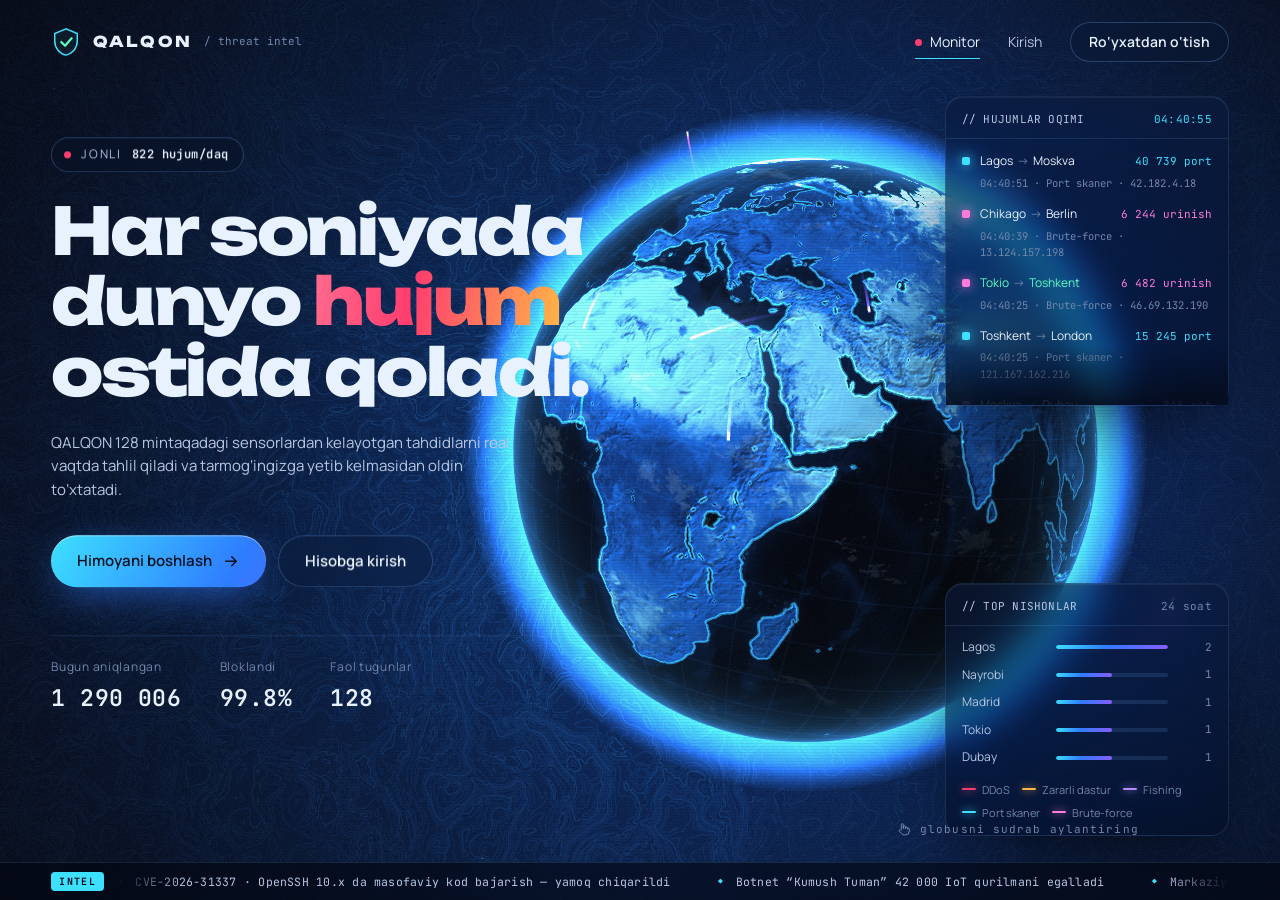
==== index.html @ 6426a10c "QALQON: realistik ko'k globus, jonli hujumlar xaritasi, yangi fon va ro'yxatdan o'tish animatsiyasi " ====
<!doctype html>
<html lang="uz">
<head>
  <meta charset="utf-8">
  <meta name="viewport" content="width=device-width, initial-scale=1, viewport-fit=cover">
  <title>QALQON — Kiber tahdidlar monitori</title>
  <meta name="description" content="Dunyo bo‘ylab kiberhujumlarni real vaqtda kuzating va tizimingizni himoya qiling.">
  <meta name="theme-color" content="#02060f">
  <link rel="icon" href="data:image/svg+xml,%3Csvg xmlns='http://www.w3.org/2000/svg' viewBox='0 0 32 32'%3E%3Cpath d='M16 2 4 7v8c0 7.5 5.1 13.4 12 15 6.9-1.6 12-7.5 12-15V7z' fill='%2302060f' stroke='%233de0ff' stroke-width='2'/%3E%3Cpath d='M11 16l4 4 7-8' fill='none' stroke='%235dffc0' stroke-width='2.4' stroke-linecap='round'/%3E%3C/svg%3E">
  <link rel="preconnect" href="https://fonts.googleapis.com">
  <link rel="preconnect" href="https://fonts.gstatic.com" crossorigin>
  <link href="https://fonts.googleapis.com/css2?family=Unbounded:wght@400;600;800&family=Manrope:wght@400;500;600;700&family=JetBrains+Mono:wght@400;600&display=swap" rel="stylesheet">
  <link rel="stylesheet" href="assets/css/style.css">
  <link rel="modulepreload" href="assets/vendor/three.module.min.js">
</head>
<body class="is-loading">

  <canvas id="scene" aria-label="Kiberhujumlar aks etgan aylanuvchi Yer globusi"></canvas>
  <div class="grain" aria-hidden="true"></div>
  <div class="scanlines" aria-hidden="true"></div>

  <!-- yuklanish ekrani -->
  <div class="loader" aria-hidden="true">
    <div class="loader__ring"><span></span><span></span><span></span></div>
    <div class="loader__txt" data-scramble>SUN'IY YO'LDOSHLAR ULANMOQDA</div>
    <div class="loader__bar"><i></i></div>
  </div>

  <header class="top">
    <a href="#" class="brand" data-route="home" aria-label="QALQON bosh sahifa">
      <svg viewBox="0 0 32 32" class="brand__mark" aria-hidden="true">
        <path d="M16 2 4 7v8c0 7.5 5.1 13.4 12 15 6.9-1.6 12-7.5 12-15V7z" />
        <path class="brand__tick" d="M11 16l4 4 7-8" />
      </svg>
      <span class="brand__name">QALQON</span>
      <span class="brand__tag">/ threat&nbsp;intel</span>
    </a>
    <nav class="top__nav">
      <a href="#" data-route="home" class="navlink is-active"><i class="live-dot"></i>Monitor</a>
      <a href="#login" class="navlink">Kirish</a>
      <a href="#register" class="btn btn--ghost btn--sm magnetic"><span>Ro‘yxatdan o‘tish</span></a>
    </nav>
  </header>

  <!-- ===================== BOSH SAHIFA ===================== -->
  <main class="view view--home" id="home">
    <section class="hero">
      <div class="chip reveal" style="--d:0">
        <i class="live-dot"></i>
        <span>JONLI</span>
        <b class="mono" id="rate">— hujum/daq</b>
      </div>

      <h1 class="hero__title">
        <span class="line reveal" style="--d:1"><span>Har soniyada</span></span>
        <span class="line reveal" style="--d:2"><span>dunyo <em class="glitch" data-text="hujum">hujum</em></span></span>
        <span class="line reveal" style="--d:3"><span>ostida qoladi.</span></span>
      </h1>

      <p class="hero__lead reveal" style="--d:4">
        QALQON 128 mintaqadagi sensorlardan kelayotgan tahdidlarni real vaqtda tahlil qiladi
        va tarmog‘ingizga yetib kelmasidan oldin to‘xtatadi.
      </p>

      <div class="hero__cta reveal" style="--d:5">
        <a href="#register" class="btn btn--primary magnetic">
          <span>Himoyani boshlash</span>
          <svg viewBox="0 0 24 24" aria-hidden="true"><path d="M5 12h14M13 6l6 6-6 6"/></svg>
        </a>
        <a href="#login" class="btn btn--ghost magnetic"><span>Hisobga kirish</span></a>
      </div>

      <dl class="stats reveal" style="--d:6">
        <div><dt>Bugun aniqlangan</dt><dd class="mono" id="statToday">0</dd></div>
        <div><dt>Bloklandi</dt><dd class="mono"><span id="statBlocked">99.2</span>%</dd></div>
        <div><dt>Faol tugunlar</dt><dd class="mono" id="statNodes">128</dd></div>
      </dl>
    </section>

    <!-- monitor panellari -->
    <aside class="hud hud--feed panel reveal" style="--d:5" aria-label="Hujumlar oqimi">
      <header class="panel__head">
        <span class="mono">// HUJUMLAR OQIMI</span>
        <span class="mono panel__clock" id="clock">00:00:00</span>
      </header>
      <ol class="feed" id="feed"></ol>
    </aside>

    <aside class="hud hud--targets panel reveal" style="--d:6" aria-label="Eng ko‘p nishonga olinganlar">
      <header class="panel__head"><span class="mono">// TOP NISHONLAR</span><span class="mono dim">24 soat</span></header>
      <ul class="bars" id="bars"></ul>
      <ul class="legend" id="legend"></ul>
    </aside>

    <div class="hint mono reveal" style="--d:7">
      <svg viewBox="0 0 24 24" aria-hidden="true"><path d="M8 13V5.5a1.5 1.5 0 0 1 3 0V12m0-1.5v-2a1.5 1.5 0 0 1 3 0V12m0-1v-.5a1.5 1.5 0 0 1 3 0V13m0-1a1.5 1.5 0 0 1 3 0v3a6 6 0 0 1-6 6h-1.2a6 6 0 0 1-4.6-2.2L5 15.5a1.5 1.5 0 0 1 2.3-1.9L8 14.5"/></svg>
      globusni sudrab aylantiring
    </div>

    <!-- zarba yorlig'i -->
    <div class="impact-tag mono" id="impactTag"></div>
  </main>

  <!-- ===================== AUTH ===================== -->
  <section class="view view--auth" id="auth" aria-label="Kirish va ro‘yxatdan o‘tish">
    <div class="auth" id="authCard" data-mode="register">
      <i class="auth__scan" aria-hidden="true"></i>
      <span class="corner tl"></span><span class="corner tr"></span><span class="corner bl"></span><span class="corner br"></span>

      <!-- mobil uchun tablar -->
      <div class="auth__tabs" role="tablist">
        <button type="button" role="tab" data-switch="login">Kirish</button>
        <button type="button" role="tab" data-switch="register">Ro‘yxatdan o‘tish</button>
        <i class="auth__tabs-ind"></i>
      </div>

      <!-- KIRISH -->
      <form class="pane pane--login" id="loginForm" novalidate autocomplete="on">
        <div class="pane__inner">
          <p class="eyebrow mono">// 01 — AUTENTIFIKATSIYA</p>
          <h2 class="pane__title" data-scramble>Qaytganingiz bilan</h2>
          <p class="pane__sub">Monitoringiz sizni kutmoqda.</p>

          <div class="social">
            <button type="button" class="social__btn"><svg viewBox="0 0 24 24" aria-hidden="true"><path fill="#EA4335" d="M12 10.2v3.9h5.5c-.2 1.3-1.6 3.8-5.5 3.8-3.3 0-6-2.7-6-6.1s2.7-6.1 6-6.1c1.9 0 3.1.8 3.8 1.5l2.6-2.5C16.8 3.2 14.6 2.2 12 2.2 6.6 2.2 2.2 6.6 2.2 12s4.4 9.8 9.8 9.8c5.7 0 9.4-4 9.4-9.6 0-.6-.1-1.1-.2-1.6H12z"/></svg>Google</button>
            <button type="button" class="social__btn"><svg viewBox="0 0 24 24" aria-hidden="true"><path fill="currentColor" d="M12 .5a11.5 11.5 0 0 0-3.6 22.4c.6.1.8-.3.8-.6v-2c-3.2.7-3.9-1.5-3.9-1.5-.5-1.3-1.3-1.7-1.3-1.7-1-.7.1-.7.1-.7 1.2.1 1.8 1.2 1.8 1.2 1 1.8 2.8 1.3 3.5 1 .1-.8.4-1.3.7-1.6-2.6-.3-5.3-1.3-5.3-5.7 0-1.3.5-2.3 1.2-3.1-.1-.3-.5-1.5.1-3.1 0 0 1-.3 3.2 1.2a11 11 0 0 1 5.8 0c2.2-1.5 3.2-1.2 3.2-1.2.6 1.6.2 2.8.1 3.1.8.8 1.2 1.9 1.2 3.1 0 4.4-2.7 5.4-5.3 5.7.4.4.8 1.1.8 2.2v3.2c0 .3.2.7.8.6A11.5 11.5 0 0 0 12 .5z"/></svg>GitHub</button>
          </div>
          <div class="divider mono"><span>yoki email orqali</span></div>

          <label class="field">
            <input type="email" name="email" required placeholder=" " autocomplete="email">
            <span class="field__label">Email manzil</span>
            <i class="field__line"></i>
            <small class="field__err"></small>
          </label>
          <label class="field">
            <input type="password" name="password" required minlength="8" placeholder=" " autocomplete="current-password">
            <span class="field__label">Parol</span>
            <button type="button" class="field__eye" aria-label="Parolni ko‘rsatish"><svg viewBox="0 0 24 24"><path d="M2 12s3.6-7 10-7 10 7 10 7-3.6 7-10 7S2 12 2 12z"/><circle cx="12" cy="12" r="3"/></svg></button>
            <i class="field__line"></i>
            <small class="field__err"></small>
          </label>

          <div class="row">
            <label class="check"><input type="checkbox" checked><i></i>Eslab qolish</label>
            <a href="#login" class="link">Parolni unutdingizmi?</a>
          </div>

          <button class="btn btn--primary btn--block submit" type="submit">
            <span class="submit__txt">Tizimga kirish</span>
            <span class="submit__spin" aria-hidden="true"></span>
          </button>
        </div>
      </form>

      <!-- RO'YXATDAN O'TISH -->
      <form class="pane pane--register" id="registerForm" novalidate autocomplete="on">
        <div class="pane__inner">
          <p class="eyebrow mono">// 02 — YANGI TUGUN</p>
          <h2 class="pane__title" data-scramble>Qalqonga qo‘shiling</h2>
          <p class="pane__sub">60 soniyada tarmog‘ingizni himoyaga oling.</p>

          <label class="field">
            <input type="text" name="name" required placeholder=" " autocomplete="name">
            <span class="field__label">To‘liq ism</span>
            <i class="field__line"></i>
            <small class="field__err"></small>
          </label>
          <label class="field">
            <input type="email" name="email" required placeholder=" " autocomplete="email">
            <span class="field__label">Email manzil</span>
            <i class="field__line"></i>
            <small class="field__err"></small>
          </label>
          <label class="field">
            <input type="password" name="password" required minlength="8" placeholder=" " autocomplete="new-password">
            <span class="field__label">Parol</span>
            <button type="button" class="field__eye" aria-label="Parolni ko‘rsatish"><svg viewBox="0 0 24 24"><path d="M2 12s3.6-7 10-7 10 7 10 7-3.6 7-10 7S2 12 2 12z"/><circle cx="12" cy="12" r="3"/></svg></button>
            <i class="field__line"></i>
            <small class="field__err"></small>
          </label>
          <div class="strength" id="strength" data-score="0">
            <i></i><i></i><i></i><i></i>
            <span class="mono strength__lbl">Parol kuchi: —</span>
          </div>

          <label class="check check--terms"><input type="checkbox" name="terms"><i></i><span>Men <a href="#register" class="link">foydalanish shartlari</a>ga roziman</span></label>

          <button class="btn btn--primary btn--block submit" type="submit">
            <span class="submit__txt">Hisob yaratish</span>
            <span class="submit__spin" aria-hidden="true"></span>
          </button>
        </div>
      </form>

      <!-- sirpanuvchi panel -->
      <div class="slider" aria-hidden="true">
        <div class="slider__track">
          <div class="slider__side slider__side--toLogin">
            <div class="radar"><i></i><i></i><i></i><b></b></div>
            <h3>Hisobingiz bormi?</h3>
            <p>Monitor paneliga qayting va hujumlarni kuzatishda davom eting.</p>
            <button type="button" class="btn btn--glass" data-switch="login" tabindex="-1">Kirish</button>
          </div>
          <div class="slider__side slider__side--toRegister">
            <div class="radar"><i></i><i></i><i></i><b></b></div>
            <h3>Yangi bu yerdami?</h3>
            <p>Bepul hisob oching — birinchi tugun 14 kun davomida bepul himoyada.</p>
            <button type="button" class="btn btn--glass" data-switch="register" tabindex="-1">Ro‘yxatdan o‘tish</button>
          </div>
        </div>
      </div>

      <!-- muvaffaqiyat ekrani -->
      <div class="done" id="done" aria-live="polite">
        <div class="done__orb">
          <svg viewBox="0 0 120 120">
            <circle class="o1" cx="60" cy="60" r="54"/>
            <circle class="o2" cx="60" cy="60" r="44"/>
            <circle class="o3" cx="60" cy="60" r="34"/>
            <path class="tick" d="M42 61l12 12 25-27"/>
          </svg>
        </div>
        <ol class="term mono" id="term"></ol>
        <h2 class="done__title" id="doneTitle"></h2>
        <p class="done__sub" id="doneSub"></p>
        <a href="#" data-route="home" class="btn btn--primary done__btn magnetic"><span>Monitorni ochish</span>
          <svg viewBox="0 0 24 24" aria-hidden="true"><path d="M5 12h14M13 6l6 6-6 6"/></svg></a>
      </div>
    </div>
  </section>

  <footer class="ticker mono" aria-label="Tahdidlar yangiliklari">
    <span class="ticker__label">INTEL</span>
    <div class="ticker__viewport"><div class="ticker__track" id="ticker"></div></div>
  </footer>

  <script type="module" src="assets/js/main.js"></script>
</body>
</html>
---- assets/css/style.css ----
/* =========================================================
   QALQON — dizayn tizimi
   ========================================================= */
:root {
  --bg: #02060f;
  --ink: #e8f2ff;
  --ink-2: #b7c8e4;
  --muted: #7187ab;
  --line: rgba(120, 180, 255, .14);
  --line-2: rgba(120, 180, 255, .26);
  --glass: rgba(8, 18, 40, .52);
  --glass-2: rgba(10, 24, 54, .72);
  --cyan: #3de0ff;
  --blue: #2f7bff;
  --mint: #5dffc0;
  --red: #ff3d6e;
  --amber: #ffb547;
  --violet: #b48cff;
  --grad: linear-gradient(120deg, #3de0ff 0%, #2f7bff 45%, #8a5cff 100%);
  --f-display: 'Unbounded', 'Manrope', system-ui, sans-serif;
  --f-body: 'Manrope', system-ui, -apple-system, 'Segoe UI', sans-serif;
  --f-mono: 'JetBrains Mono', ui-monospace, 'SFMono-Regular', Menlo, monospace;
  --ease: cubic-bezier(.22, 1, .36, 1);
  --ease-io: cubic-bezier(.77, 0, .18, 1);
  --gutter: clamp(16px, 4vw, 56px);
  color-scheme: dark;
}

*, *::before, *::after { box-sizing: border-box; }
html, body { height: 100%; }
body {
  margin: 0;
  background: var(--bg);
  color: var(--ink);
  font-family: var(--f-body);
  font-size: 16px;
  line-height: 1.55;
  -webkit-font-smoothing: antialiased;
  overflow: hidden;
}
a { color: inherit; text-decoration: none; }
button { font: inherit; color: inherit; background: none; border: 0; cursor: pointer; }
.mono { font-family: var(--f-mono); letter-spacing: .02em; }
.dim { color: var(--muted); }
::selection { background: rgba(61, 224, 255, .35); }

/* ---------- qatlamlar ---------- */
#scene {
  position: fixed; inset: 0; width: 100vw; height: 100vh; height: 100dvh;
  display: block; z-index: 0; touch-action: pan-y;
}
body.over-globe #scene { cursor: grab; }
body.is-dragging, body.is-dragging #scene { cursor: grabbing; user-select: none; }

.grain {
  position: fixed; inset: -50%; z-index: 1; pointer-events: none; opacity: .07;
  background-image: url("data:image/svg+xml,%3Csvg xmlns='http://www.w3.org/2000/svg' width='160' height='160'%3E%3Cfilter id='n'%3E%3CfeTurbulence type='fractalNoise' baseFrequency='.9' numOctaves='3' stitchTiles='stitch'/%3E%3C/filter%3E%3Crect width='100%25' height='100%25' filter='url(%23n)'/%3E%3C/svg%3E");
  animation: grain 1.2s steps(6) infinite;
}
@keyframes grain {
  0%, 100% { transform: translate(0, 0); } 20% { transform: translate(-3%, 2%); }
  40% { transform: translate(2%, -3%); } 60% { transform: translate(-2%, -1%); } 80% { transform: translate(3%, 3%); }
}
.scanlines {
  position: fixed; inset: 0; z-index: 1; pointer-events: none; opacity: .35;
  background: repeating-linear-gradient(to bottom, transparent 0 2px, rgba(0, 0, 0, .18) 2px 3px);
  mix-blend-mode: multiply;
}

/* ---------- yuklanish ---------- */
.loader {
  position: fixed; inset: 0; z-index: 50; display: grid; place-content: center; justify-items: center; gap: 22px;
  background: radial-gradient(60% 60% at 50% 50%, #061433 0%, var(--bg) 70%);
  transition: opacity .9s var(--ease), visibility .9s;
}
body:not(.is-loading) .loader { opacity: 0; visibility: hidden; }
.loader__ring { position: relative; width: 84px; height: 84px; }
.loader__ring span {
  position: absolute; inset: 0; border-radius: 50%; border: 1.5px solid transparent;
  border-top-color: var(--cyan); animation: spin 1.4s linear infinite;
}
.loader__ring span:nth-child(2) { inset: 12px; border-top-color: var(--blue); animation-duration: 1.1s; animation-direction: reverse; }
.loader__ring span:nth-child(3) { inset: 24px; border-top-color: var(--mint); animation-duration: .8s; }
.loader__txt { font-family: var(--f-mono); font-size: 12px; letter-spacing: .3em; color: var(--ink-2); }
.loader__bar { width: 200px; height: 2px; background: var(--line); overflow: hidden; border-radius: 2px; }
.loader__bar i { display: block; height: 100%; width: 40%; background: var(--grad); animation: bar 1.3s var(--ease-io) infinite; }
@keyframes bar { from { transform: translateX(-100%); } to { transform: translateX(260%); } }
@keyframes spin { to { transform: rotate(360deg); } }

/* ---------- header ---------- */
.top {
  position: fixed; top: 0; left: 0; right: 0; z-index: 20;
  display: flex; align-items: center; justify-content: space-between;
  padding: 22px var(--gutter);
}
.brand { display: flex; align-items: center; gap: 12px; }
.brand__mark { width: 30px; height: 30px; }
.brand__mark path:first-child { fill: rgba(61, 224, 255, .06); stroke: var(--cyan); stroke-width: 1.6; }
.brand__tick { fill: none; stroke: var(--mint); stroke-width: 2.4; stroke-linecap: round; stroke-linejoin: round;
  stroke-dasharray: 20; stroke-dashoffset: 20; animation: draw 1.2s 1.4s var(--ease) forwards; }
@keyframes draw { to { stroke-dashoffset: 0; } }
.brand__name { font-family: var(--f-display); font-weight: 800; letter-spacing: .14em; font-size: 15px; }
.brand__tag { font-family: var(--f-mono); font-size: 11px; color: var(--muted); }
.top__nav { display: flex; align-items: center; gap: 28px; }
.navlink { position: relative; font-size: 14px; color: var(--ink-2); display: inline-flex; align-items: center; gap: 8px; transition: color .3s; }
.navlink::after { content: ''; position: absolute; left: 0; right: 0; bottom: -6px; height: 1px; background: var(--cyan);
  transform: scaleX(0); transform-origin: right; transition: transform .45s var(--ease); }
.navlink:hover, .navlink.is-active { color: var(--ink); }
.navlink:hover::after, .navlink.is-active::after { transform: scaleX(1); transform-origin: left; }

.live-dot { width: 7px; height: 7px; border-radius: 50%; background: var(--red); box-shadow: 0 0 0 0 rgba(255, 61, 110, .6);
  animation: live 1.6s infinite; display: inline-block; flex: none; }
@keyframes live { 0% { box-shadow: 0 0 0 0 rgba(255, 61, 110, .6); } 100% { box-shadow: 0 0 0 10px rgba(255, 61, 110, 0); } }

/* ---------- tugmalar ---------- */
.btn {
  --h: 52px;
  position: relative; display: inline-flex; align-items: center; justify-content: center; gap: 10px;
  height: var(--h); padding: 0 26px; border-radius: 999px; font-weight: 600; font-size: 15px;
  isolation: isolate; overflow: hidden; white-space: nowrap;
  transition: transform .4s var(--ease), box-shadow .4s var(--ease), background .3s, border-color .3s;
}
.btn svg { width: 18px; height: 18px; fill: none; stroke: currentColor; stroke-width: 2; stroke-linecap: round; stroke-linejoin: round;
  transition: transform .4s var(--ease); }
.btn:hover svg { transform: translateX(4px); }
.btn--sm { --h: 40px; padding: 0 18px; font-size: 14px; }
.btn--block { width: 100%; }
.btn--primary { color: #00111f; background: var(--grad); background-size: 200% 100%;
  box-shadow: 0 10px 40px -10px rgba(47, 123, 255, .8), inset 0 1px 0 rgba(255, 255, 255, .5); }
.btn--primary::before { content: ''; position: absolute; inset: 0; z-index: -1;
  background: linear-gradient(110deg, transparent 30%, rgba(255, 255, 255, .55) 50%, transparent 70%);
  transform: translateX(-120%); transition: transform .9s var(--ease); }
.btn--primary:hover::before { transform: translateX(120%); }
.btn--primary:hover { box-shadow: 0 16px 50px -10px rgba(61, 224, 255, .9), inset 0 1px 0 rgba(255, 255, 255, .6); }
.btn--ghost { border: 1px solid var(--line-2); background: rgba(10, 24, 54, .35); backdrop-filter: blur(10px); -webkit-backdrop-filter: blur(10px); }
.btn--ghost:hover { border-color: rgba(61, 224, 255, .6); background: rgba(61, 224, 255, .08); }
.btn--glass { border: 1px solid rgba(255, 255, 255, .5); background: rgba(255, 255, 255, .08); color: #fff; }
.btn--glass:hover { background: #fff; color: #08142e; }
.btn:active { transform: scale(.97); }
:focus-visible { outline: 2px solid var(--cyan); outline-offset: 3px; }

/* ---------- ko'rinishlar ---------- */
.view { position: fixed; inset: 0; z-index: 5; pointer-events: none; }
.view > * { pointer-events: auto; }

/* reveal animatsiyasi */
.reveal { opacity: 0; transform: translateY(26px); filter: blur(8px);
  transition: opacity 1s var(--ease), transform 1.1s var(--ease), filter 1s var(--ease);
  transition-delay: calc(var(--d, 0) * 90ms + 150ms); }
body.is-ready.mode-home .view--home .reveal { opacity: 1; transform: none; filter: none; }
body.mode-auth .view--home .reveal { transition-delay: calc(var(--d, 0) * 30ms); transform: translateX(-40px); }

/* ---------- hero ---------- */
.hero {
  position: absolute; left: var(--gutter); top: 50%; transform: translateY(-54%);
  width: min(600px, 46vw);
}
.chip { display: inline-flex; align-items: center; gap: 10px; padding: 7px 14px 7px 12px; border-radius: 999px;
  border: 1px solid var(--line-2); background: var(--glass); backdrop-filter: blur(12px); -webkit-backdrop-filter: blur(12px);
  font-size: 12px; letter-spacing: .14em; color: var(--ink-2); }
.chip b { font-weight: 600; color: var(--ink); letter-spacing: .04em; font-size: 12px; }
.hero__title {
  font-family: var(--f-display); font-weight: 800; text-transform: none;
  font-size: clamp(36px, 5.1vw, 78px); line-height: 1.02; letter-spacing: -.035em;
  margin: 26px 0 22px;
}
.hero__title .line { display: block; overflow: hidden; padding-bottom: .06em; }
.hero__title .line > span { display: inline-block; }
.hero__title em { font-style: normal; background: linear-gradient(100deg, #ff6b8e, #ff3d6e 40%, #ffb547);
  -webkit-background-clip: text; background-clip: text; color: transparent; position: relative; }
.hero__lead { color: var(--ink-2); font-size: clamp(15px, 1.15vw, 18px); max-width: 470px; margin: 0 0 34px; }
.hero__cta { display: flex; gap: 12px; flex-wrap: wrap; }

/* glitch */
.glitch { display: inline-block; }
.glitch::before, .glitch::after { content: attr(data-text); position: absolute; inset: 0; background: inherit;
  -webkit-background-clip: text; background-clip: text; color: transparent; opacity: 0; }
.glitch::before { animation: gl1 4s infinite steps(1); text-shadow: none; }
.glitch::after { animation: gl2 4s infinite steps(1); }
@keyframes gl1 { 0%, 92%, 100% { opacity: 0; transform: none; } 93% { opacity: 1; transform: translate(-4px, 1px); clip-path: inset(10% 0 55% 0); }
  95% { opacity: 1; transform: translate(3px, -1px); clip-path: inset(60% 0 8% 0); } 97% { opacity: 0; } }
@keyframes gl2 { 0%, 93%, 100% { opacity: 0; } 94% { opacity: .9; transform: translate(5px, 0); clip-path: inset(40% 0 30% 0); filter: hue-rotate(160deg); }
  96% { opacity: .9; transform: translate(-3px, 2px); clip-path: inset(0 0 75% 0); } }

.stats { display: flex; gap: clamp(20px, 3vw, 44px); margin: 48px 0 0; padding-top: 22px; border-top: 1px solid var(--line); }
.stats div { min-width: 0; }
.stats dt { font-size: 12px; color: var(--muted); letter-spacing: .06em; margin-bottom: 4px; }
.stats dd { margin: 0; font-size: clamp(20px, 1.8vw, 28px); font-weight: 600; font-variant-numeric: tabular-nums; }

/* ---------- panellar (HUD) ---------- */
.panel {
  border: 1px solid var(--line); border-radius: 18px;
  background: linear-gradient(180deg, rgba(12, 26, 56, .62), rgba(5, 12, 28, .55));
  backdrop-filter: blur(16px) saturate(140%); -webkit-backdrop-filter: blur(16px) saturate(140%);
  box-shadow: 0 30px 80px -30px rgba(0, 0, 0, .8), inset 0 1px 0 rgba(255, 255, 255, .06);
}
.panel__head { display: flex; justify-content: space-between; align-items: center; padding: 14px 16px 10px;
  font-size: 11px; color: var(--ink-2); letter-spacing: .14em; border-bottom: 1px solid var(--line); }
.panel__clock { color: var(--cyan); }
.hud { position: absolute; width: 284px; }
.hud--feed { right: var(--gutter); top: 96px; }
.hud--targets { right: var(--gutter); bottom: 64px; }

.feed { list-style: none; margin: 0; padding: 6px 0; height: 266px; overflow: hidden; position: relative; }
.feed::after { content: ''; position: absolute; left: 0; right: 0; bottom: 0; height: 60px;
  background: linear-gradient(transparent, rgba(5, 12, 28, .9)); pointer-events: none; }
.feed li { display: grid; grid-template-columns: 8px 1fr auto; gap: 4px 10px; align-items: center;
  padding: 7px 16px; font-size: 12px; animation: feedIn .7s var(--ease) both; }
.feed li .sw { width: 8px; height: 8px; border-radius: 2px; background: var(--c); box-shadow: 0 0 12px var(--c); }
.feed li .route { color: var(--ink); white-space: nowrap; overflow: hidden; text-overflow: ellipsis; }
.feed li .route b { color: var(--muted); font-weight: 400; margin: 0 4px; }
.feed li .val { font-family: var(--f-mono); color: var(--c); font-size: 11px; }
.feed li .meta { grid-column: 2 / 4; font-family: var(--f-mono); font-size: 10.5px; color: var(--muted); }
.feed li.is-home .route { color: var(--mint); }
@keyframes feedIn { from { opacity: 0; transform: translateX(24px); background: rgba(61, 224, 255, .12); }
  to { opacity: 1; transform: none; background: transparent; } }

.bars { list-style: none; margin: 0; padding: 12px 16px 6px; display: grid; gap: 9px; }
.bars li { display: grid; grid-template-columns: 84px 1fr 34px; align-items: center; gap: 10px; font-size: 12px; }
.bars .n { color: var(--ink-2); white-space: nowrap; overflow: hidden; text-overflow: ellipsis; }
.bars .b { height: 4px; border-radius: 4px; background: var(--line); overflow: hidden; }
.bars .b i { display: block; height: 100%; border-radius: 4px; background: var(--grad); transition: width .8s var(--ease); }
.bars .v { font-family: var(--f-mono); font-size: 11px; text-align: right; color: var(--muted); }
.legend { list-style: none; margin: 0; padding: 8px 16px 14px; display: flex; flex-wrap: wrap; gap: 6px 12px; font-size: 11px; color: var(--muted); }
.legend li { display: inline-flex; align-items: center; gap: 6px; }
.legend i { width: 14px; height: 2px; background: var(--c); box-shadow: 0 0 8px var(--c); border-radius: 2px; }

.hint { position: absolute; left: 50%; bottom: 62px; transform: translateX(-50%); display: none; }
@media (min-width: 900px) {
  .hint { display: inline-flex; align-items: center; gap: 8px; left: 70%; font-size: 11px; color: var(--muted); letter-spacing: .1em; }
  .hint svg { width: 16px; height: 16px; fill: none; stroke: currentColor; stroke-width: 1.5; animation: nudge 2.4s var(--ease-io) infinite; }
}
@keyframes nudge { 0%, 100% { transform: translateX(-4px); } 50% { transform: translateX(4px); } }

/* zarba yorlig'i */
.impact-tag {
  position: fixed; left: 0; top: 0; z-index: 6; pointer-events: none; opacity: 0;
  font-size: 11px; padding: 6px 10px; border-radius: 8px; white-space: nowrap;
  background: rgba(5, 12, 28, .8); border: 1px solid var(--c, var(--cyan)); color: var(--ink);
  box-shadow: 0 0 24px -6px var(--c, var(--cyan));
  transition: opacity .35s;
}
.impact-tag::before { content: ''; position: absolute; left: -26px; top: 50%; width: 26px; height: 1px; background: var(--c, var(--cyan)); }
.impact-tag.is-on { opacity: 1; }
.impact-tag b { color: var(--c); font-weight: 600; }
body.mode-auth .impact-tag { opacity: 0 !important; }

/* ---------- ticker ---------- */
.ticker {
  position: fixed; left: 0; right: 0; bottom: 0; z-index: 10; height: 38px;
  display: flex; align-items: center; gap: 14px; padding: 0 var(--gutter);
  border-top: 1px solid var(--line); background: rgba(2, 6, 15, .6); backdrop-filter: blur(10px); -webkit-backdrop-filter: blur(10px);
  font-size: 11.5px; color: var(--ink-2);
}
.ticker__label { color: var(--bg); background: var(--cyan); padding: 2px 8px; border-radius: 4px; font-weight: 600; letter-spacing: .14em; font-size: 10px; flex: none; }
.ticker__viewport { overflow: hidden; flex: 1; mask-image: linear-gradient(90deg, transparent, #000 6%, #000 94%, transparent); -webkit-mask-image: linear-gradient(90deg, transparent, #000 6%, #000 94%, transparent); }
.ticker__track { display: inline-flex; gap: 48px; white-space: nowrap; animation: tick 60s linear infinite; }
.ticker__track span::before { content: '◆'; color: var(--cyan); margin-right: 12px; font-size: 8px; vertical-align: 2px; }
@keyframes tick { to { transform: translateX(-50%); } }

/* =========================================================
   AUTH
   ========================================================= */
.view--auth { display: grid; align-items: center; justify-items: end; padding: 90px var(--gutter) 60px; }
.auth {
  --w: min(880px, 54vw);
  position: relative; width: var(--w); height: 600px; max-height: calc(100dvh - 140px);
  border-radius: 26px; border: 1px solid var(--line-2);
  background: linear-gradient(180deg, rgba(10, 22, 50, .78), rgba(4, 10, 26, .82));
  backdrop-filter: blur(22px) saturate(150%); -webkit-backdrop-filter: blur(22px) saturate(150%);
  box-shadow: 0 50px 120px -40px rgba(0, 0, 0, .9), 0 0 0 1px rgba(255, 255, 255, .02), inset 0 1px 0 rgba(255, 255, 255, .08);
  overflow: hidden;
  /* kirish animatsiyasi */
  clip-path: inset(50% 0 50% 0 round 26px); opacity: 0;
  transition: clip-path 1s var(--ease-io), opacity .4s;
}
body.mode-auth .auth { clip-path: inset(0 0 0 0 round 26px); opacity: 1; transition-delay: .25s; }
.auth__scan { position: absolute; left: 0; right: 0; top: 50%; height: 2px; z-index: 30; pointer-events: none;
  background: linear-gradient(90deg, transparent, var(--cyan), #fff, var(--cyan), transparent);
  box-shadow: 0 0 30px 6px rgba(61, 224, 255, .6); opacity: 0; }
body.mode-auth .auth__scan { animation: scanY 1.3s .25s var(--ease-io) both; }
@keyframes scanY { 0% { opacity: 1; top: 50%; transform: scaleX(.2); } 30% { transform: scaleX(1); top: 50%; opacity: 1; }
  100% { top: 102%; opacity: 0; } }

.corner { position: absolute; width: 16px; height: 16px; border: 1.5px solid var(--cyan); z-index: 25; opacity: .8; pointer-events: none; }
.corner.tl { top: 12px; left: 12px; border-right: 0; border-bottom: 0; border-top-left-radius: 6px; }
.corner.tr { top: 12px; right: 12px; border-left: 0; border-bottom: 0; border-top-right-radius: 6px; }
.corner.bl { bottom: 12px; left: 12px; border-right: 0; border-top: 0; border-bottom-left-radius: 6px; }
.corner.br { bottom: 12px; right: 12px; border-left: 0; border-top: 0; border-bottom-right-radius: 6px; }

.pane { position: absolute; top: 0; bottom: 0; width: 50%; display: flex; align-items: center; overflow-y: auto; scrollbar-width: none; }
.pane::-webkit-scrollbar { display: none; }
.pane--login { left: 0; }
.pane--register { right: 0; }
.pane__inner { width: 100%; padding: 40px clamp(26px, 3.2vw, 48px); }
.pane > .pane__inner > * { transition: opacity .55s var(--ease), transform .7s var(--ease), filter .55s;
  transition-delay: calc(var(--i, 0) * 45ms + 280ms); }
.auth[data-mode="register"] .pane--login > .pane__inner > *,
.auth[data-mode="login"] .pane--register > .pane__inner > * { opacity: 0; filter: blur(6px); transition-delay: 0s; }
.auth[data-mode="register"] .pane--login > .pane__inner > * { transform: translateX(60px); }
.auth[data-mode="login"] .pane--register > .pane__inner > * { transform: translateX(-60px); }
.auth[data-mode="register"] .pane--login, .auth[data-mode="login"] .pane--register { pointer-events: none; }
body:not(.mode-auth) .pane > .pane__inner > * { opacity: 0; transform: translateY(20px); transition-delay: 0s; }

.eyebrow { font-size: 11px; color: var(--cyan); letter-spacing: .16em; margin: 0 0 12px; }
.pane__title { font-family: var(--f-display); font-weight: 600; font-size: clamp(22px, 2vw, 30px); line-height: 1.1; letter-spacing: -.02em; margin: 0 0 8px; }
.pane__sub { color: var(--muted); margin: 0 0 24px; font-size: 14.5px; }

.social { display: grid; grid-template-columns: 1fr 1fr; gap: 10px; }
.social__btn { display: flex; align-items: center; justify-content: center; gap: 8px; height: 44px; border-radius: 12px;
  border: 1px solid var(--line-2); background: rgba(255, 255, 255, .02); font-size: 14px; font-weight: 600;
  transition: border-color .3s, background .3s, transform .3s var(--ease); }
.social__btn svg { width: 18px; height: 18px; }
.social__btn:hover { border-color: rgba(61, 224, 255, .5); background: rgba(61, 224, 255, .06); transform: translateY(-2px); }
.divider { display: flex; align-items: center; gap: 12px; font-size: 11px; color: var(--muted); margin: 18px 0 6px; letter-spacing: .08em; }
.divider::before, .divider::after { content: ''; height: 1px; flex: 1; background: var(--line); }

/* maydonlar */
.field { position: relative; display: block; margin-top: 14px; }
.field input {
  width: 100%; height: 54px; padding: 20px 44px 6px 16px; border-radius: 12px;
  background: rgba(3, 10, 26, .6); border: 1px solid var(--line-2); color: var(--ink);
  font: 500 15px var(--f-body); outline: none; transition: border-color .3s, background .3s, box-shadow .3s;
}
.field input:hover { border-color: rgba(120, 180, 255, .4); }
.field input:focus { border-color: rgba(61, 224, 255, .7); background: rgba(6, 18, 42, .8); box-shadow: 0 0 0 4px rgba(61, 224, 255, .1); }
.field__label { position: absolute; left: 17px; top: 17px; font-size: 15px; color: var(--muted); pointer-events: none;
  transform-origin: left top; transition: transform .35s var(--ease), color .3s; }
.field input:focus + .field__label,
.field input:not(:placeholder-shown) + .field__label { transform: translateY(-9px) scale(.74); color: var(--cyan); }
.field__line { position: absolute; left: 14px; right: 14px; bottom: 0; height: 2px; border-radius: 2px; background: var(--grad);
  transform: scaleX(0); transition: transform .6s var(--ease); pointer-events: none; }
.field input:focus ~ .field__line { transform: scaleX(1); }
.field__eye { position: absolute; right: 8px; top: 9px; width: 36px; height: 36px; display: grid; place-items: center; border-radius: 10px; color: var(--muted); }
.field__eye svg { width: 18px; height: 18px; fill: none; stroke: currentColor; stroke-width: 1.6; }
.field__eye:hover, .field__eye.is-on { color: var(--cyan); }
.field__eye.is-on svg path { stroke-dasharray: 2 2; }
.field__err { display: block; height: 0; overflow: hidden; color: var(--red); font-size: 12px; padding-left: 4px; transition: height .3s var(--ease); }
.field.is-error input { border-color: rgba(255, 61, 110, .7); box-shadow: 0 0 0 4px rgba(255, 61, 110, .1); }
.field.is-error .field__label { color: var(--red); }
.field.is-error .field__err { height: 20px; padding-top: 4px; }
.field.is-ok input { border-color: rgba(93, 255, 192, .45); }
.shake { animation: shake .45s var(--ease); }
@keyframes shake { 20%, 60% { transform: translateX(-7px); } 40%, 80% { transform: translateX(7px); } }

.strength { display: grid; grid-template-columns: repeat(4, 1fr) auto; align-items: center; gap: 6px; margin-top: 10px; }
.strength i { height: 4px; border-radius: 4px; background: var(--line); transition: background .4s, box-shadow .4s; }
.strength__lbl { font-size: 11px; color: var(--muted); margin-left: 8px; min-width: 120px; text-align: right; }
.strength[data-score="1"] i:nth-child(-n+1) { background: var(--red); box-shadow: 0 0 10px var(--red); }
.strength[data-score="2"] i:nth-child(-n+2) { background: var(--amber); box-shadow: 0 0 10px var(--amber); }
.strength[data-score="3"] i:nth-child(-n+3) { background: var(--cyan); box-shadow: 0 0 10px var(--cyan); }
.strength[data-score="4"] i:nth-child(-n+4) { background: var(--mint); box-shadow: 0 0 10px var(--mint); }

.row { display: flex; justify-content: space-between; align-items: center; margin: 16px 0 20px; font-size: 13.5px; }
.link { color: var(--cyan); background: linear-gradient(currentColor, currentColor) 0 100% / 0 1px no-repeat; transition: background-size .4s var(--ease); }
.link:hover { background-size: 100% 1px; }
.check { display: inline-flex; align-items: center; gap: 10px; cursor: pointer; color: var(--ink-2); font-size: 13.5px; }
.check input { position: absolute; opacity: 0; pointer-events: none; }
.check i { width: 18px; height: 18px; border-radius: 6px; border: 1px solid var(--line-2); position: relative; flex: none; transition: background .3s, border-color .3s; }
.check i::after { content: ''; position: absolute; left: 5px; top: 2px; width: 5px; height: 9px; border: solid #00111f; border-width: 0 2px 2px 0;
  transform: rotate(45deg) scale(0); transition: transform .3s var(--ease); }
.check input:checked + i { background: var(--cyan); border-color: var(--cyan); }
.check input:checked + i::after { transform: rotate(45deg) scale(1); }
.check input:focus-visible + i { outline: 2px solid var(--cyan); outline-offset: 2px; }
.check--terms { margin: 18px 0 20px; }
.check.is-error i { border-color: var(--red); box-shadow: 0 0 0 3px rgba(255, 61, 110, .15); }

/* submit tugma morfi */
.submit { transition: width .5s var(--ease-io), border-radius .5s var(--ease-io), transform .3s; margin-left: auto; margin-right: auto; display: flex; }
.submit__spin { position: absolute; width: 22px; height: 22px; border-radius: 50%; border: 2px solid rgba(0, 17, 31, .25); border-top-color: #00111f;
  opacity: 0; animation: spin .7s linear infinite; }
.submit.is-busy { width: 52px; padding: 0; pointer-events: none; }
.submit.is-busy .submit__txt { opacity: 0; }
.submit.is-busy .submit__spin { opacity: 1; }

/* sirpanuvchi panel */
.slider {
  position: absolute; top: 0; bottom: 0; left: 0; width: 50%; z-index: 10; overflow: hidden;
  border-radius: 24px;
  transition: transform .9s var(--ease-io), border-radius .9s var(--ease-io);
  background:
    radial-gradient(120% 80% at 20% 0%, rgba(61, 224, 255, .55), transparent 55%),
    radial-gradient(120% 90% at 100% 100%, rgba(138, 92, 255, .7), transparent 60%),
    linear-gradient(160deg, #0b3fae, #1a1a6e 60%, #2a0e5c);
  box-shadow: 0 0 60px -10px rgba(47, 123, 255, .6);
}
.slider::before { content: ''; position: absolute; inset: 0; opacity: .35;
  background-image: linear-gradient(rgba(255, 255, 255, .12) 1px, transparent 1px), linear-gradient(90deg, rgba(255, 255, 255, .12) 1px, transparent 1px);
  background-size: 28px 28px; mask-image: radial-gradient(80% 70% at 50% 40%, #000, transparent); -webkit-mask-image: radial-gradient(80% 70% at 50% 40%, #000, transparent); }
.auth[data-mode="login"] .slider { transform: translateX(100%); }
.slider.is-moving { animation: squish .9s var(--ease-io); }
@keyframes squish { 0%, 100% { border-radius: 24px; } 50% { border-radius: 40% 40% 40% 40% / 24px 24px 24px 24px; } }
.slider__track { position: absolute; inset: 0; width: 200%; display: flex; transition: transform .9s var(--ease-io); }
.auth[data-mode="login"] .slider__track { transform: translateX(-50%); }
.slider__side { width: 50%; display: flex; flex-direction: column; align-items: center; justify-content: center; text-align: center; padding: 40px; gap: 6px; }
.slider__side h3 { font-family: var(--f-display); font-weight: 600; font-size: clamp(22px, 2vw, 30px); letter-spacing: -.02em; margin: 26px 0 6px; }
.slider__side p { margin: 0 0 26px; color: rgba(232, 242, 255, .8); max-width: 300px; font-size: 14.5px; }

.radar { position: relative; width: 150px; height: 150px; border-radius: 50%;
  background: radial-gradient(circle, rgba(255, 255, 255, .08), transparent 70%); }
.radar i { position: absolute; inset: 0; border-radius: 50%; border: 1px solid rgba(255, 255, 255, .25); }
.radar i:nth-child(2) { inset: 24px; }
.radar i:nth-child(3) { inset: 50px; }
.radar b { position: absolute; inset: 0; border-radius: 50%;
  background: conic-gradient(from 0deg, rgba(93, 255, 192, .6), transparent 25%); animation: spin 3s linear infinite;
  mask-image: radial-gradient(circle, #000 69%, transparent 70%); -webkit-mask-image: radial-gradient(circle, #000 69%, transparent 70%); }
.radar::after { content: ''; position: absolute; width: 8px; height: 8px; border-radius: 50%; background: var(--mint); left: 64%; top: 30%;
  box-shadow: 0 0 12px var(--mint); animation: blip 3s linear infinite; }
@keyframes blip { 0%, 8% { opacity: 1; } 60%, 100% { opacity: .1; } }

.auth__tabs { display: none; }

/* muvaffaqiyat */
.done { position: absolute; inset: 0; z-index: 20; display: flex; flex-direction: column; align-items: center; justify-content: center;
  text-align: center; padding: 40px; gap: 6px; pointer-events: none; opacity: 0;
  background: radial-gradient(70% 60% at 50% 40%, #0d3442, #030a18 75%);
  clip-path: circle(0 at var(--cx, 50%) var(--cy, 80%)); transition: clip-path 1s var(--ease-io), opacity .2s; }
.auth.is-done .pane, .auth.is-done .slider { opacity: 0; transition: opacity .6s .4s; }
.auth.is-done .done { opacity: 1; pointer-events: auto; clip-path: circle(150% at var(--cx, 50%) var(--cy, 80%)); }
.done__orb svg { width: 130px; height: 130px; overflow: visible; }
.done__orb circle { fill: none; stroke-width: 1.5; transform-origin: 60px 60px; }
.done__orb .o1 { stroke: rgba(93, 255, 192, .35); stroke-dasharray: 40 300; animation: spin 2.4s linear infinite; }
.done__orb .o2 { stroke: rgba(61, 224, 255, .5); stroke-dasharray: 90 200; animation: spin 1.6s linear infinite reverse; }
.done__orb .o3 { stroke: var(--mint); stroke-dasharray: 214; stroke-dashoffset: 214; transition: stroke-dashoffset 1s var(--ease); }
.done__orb .tick { fill: none; stroke: var(--mint); stroke-width: 5; stroke-linecap: round; stroke-linejoin: round;
  stroke-dasharray: 60; stroke-dashoffset: 60; transition: stroke-dashoffset .7s .3s var(--ease); filter: drop-shadow(0 0 8px var(--mint)); }
.done.is-ok .o3 { stroke-dashoffset: 0; }
.done.is-ok .tick { stroke-dashoffset: 0; }
.done.is-ok .o1, .done.is-ok .o2 { animation-duration: 6s; }
.term { list-style: none; margin: 22px 0 6px; padding: 0; font-size: 12.5px; color: var(--ink-2); text-align: left; min-height: 66px; width: min(380px, 100%); }
.term li { display: flex; justify-content: space-between; gap: 16px; animation: feedIn .4s var(--ease) both; }
.term li b { color: var(--mint); font-weight: 600; }
.term li b.wait { color: var(--amber); }
.done__title { font-family: var(--f-display); font-size: clamp(22px, 2.2vw, 32px); font-weight: 600; letter-spacing: -.02em; margin: 10px 0 0; min-height: 1.2em; }
.done__sub { color: var(--ink-2); margin: 4px 0 22px; max-width: 380px; min-height: 1.5em; opacity: 0; transition: opacity .6s .2s; }
.done__btn { opacity: 0; transform: translateY(14px); transition: opacity .6s .4s var(--ease), transform .6s .4s var(--ease); }
.done.is-ok .done__sub { opacity: 1; }
.done.is-ok .done__btn { opacity: 1; transform: none; }

/* =========================================================
   Moslashuvchanlik
   ========================================================= */
@media (max-width: 1180px) {
  .hud--targets { display: none; }
  .hud--feed { top: auto; bottom: 64px; }
}
@media (max-width: 899px) {
  body { overflow-x: hidden; overflow-y: auto; }
  body.mode-auth { overflow: hidden; }
  .top { padding: 16px; }
  .brand__tag, .top__nav .navlink { display: none; }
  .top__nav { gap: 14px; }
  .view--home { position: relative; min-height: 100dvh; pointer-events: none; }
  body.mode-auth .view--home { position: fixed; }
  .hero { position: relative; left: auto; top: auto; transform: none; width: auto; padding: 56dvh 16px 0; }
  .hero__title { font-size: clamp(32px, 9.5vw, 52px); margin-top: 18px; }
  .hero__cta .btn { flex: 1 1 auto; }
  .stats { gap: 18px; margin-top: 32px; justify-content: space-between; }
  .stats dd { font-size: 20px; }
  .hud--feed { position: relative; right: auto; bottom: auto; top: auto; width: auto; margin: 28px 16px 70px; }
  .feed { height: 230px; }
  .impact-tag { display: none; }
  .view--auth { justify-items: center; align-items: end; padding: 80px 16px 54px; }
  .auth { --w: 100%; height: auto; max-height: calc(100dvh - 140px); display: grid; overflow: hidden auto; }
  .slider, .corner { display: none; }
  .auth__tabs { display: grid; grid-template-columns: 1fr 1fr; position: relative; margin: 14px 14px 0; padding: 4px;
    border-radius: 14px; background: rgba(3, 10, 26, .6); border: 1px solid var(--line); }
  .auth__tabs button { height: 40px; border-radius: 10px; font-size: 14px; font-weight: 600; color: var(--muted); position: relative; z-index: 1; transition: color .3s; }
  .auth__tabs-ind { position: absolute; top: 4px; bottom: 4px; left: 4px; width: calc(50% - 4px); border-radius: 10px; background: var(--grad);
    transition: transform .6s var(--ease-io); }
  .auth[data-mode="register"] .auth__tabs-ind { transform: translateX(100%); }
  .auth[data-mode="login"] [data-switch="login"], .auth[data-mode="register"] [data-switch="register"] { color: #00111f; }
  .pane { position: relative; width: 100%; grid-area: 2 / 1; display: block; overflow: visible; }
  .pane__inner { padding: 22px 20px 26px; }
  .auth[data-mode="register"] .pane--login, .auth[data-mode="login"] .pane--register { visibility: hidden; height: 0; overflow: hidden; }
  .done { position: absolute; }
  .ticker { height: 32px; font-size: 11px; }
  .term { font-size: 11px; }
}
@media (prefers-reduced-motion: reduce) {
  *, *::before, *::after { animation-duration: .01ms !important; animation-iteration-count: 1 !important; transition-duration: .2s !important; }
}
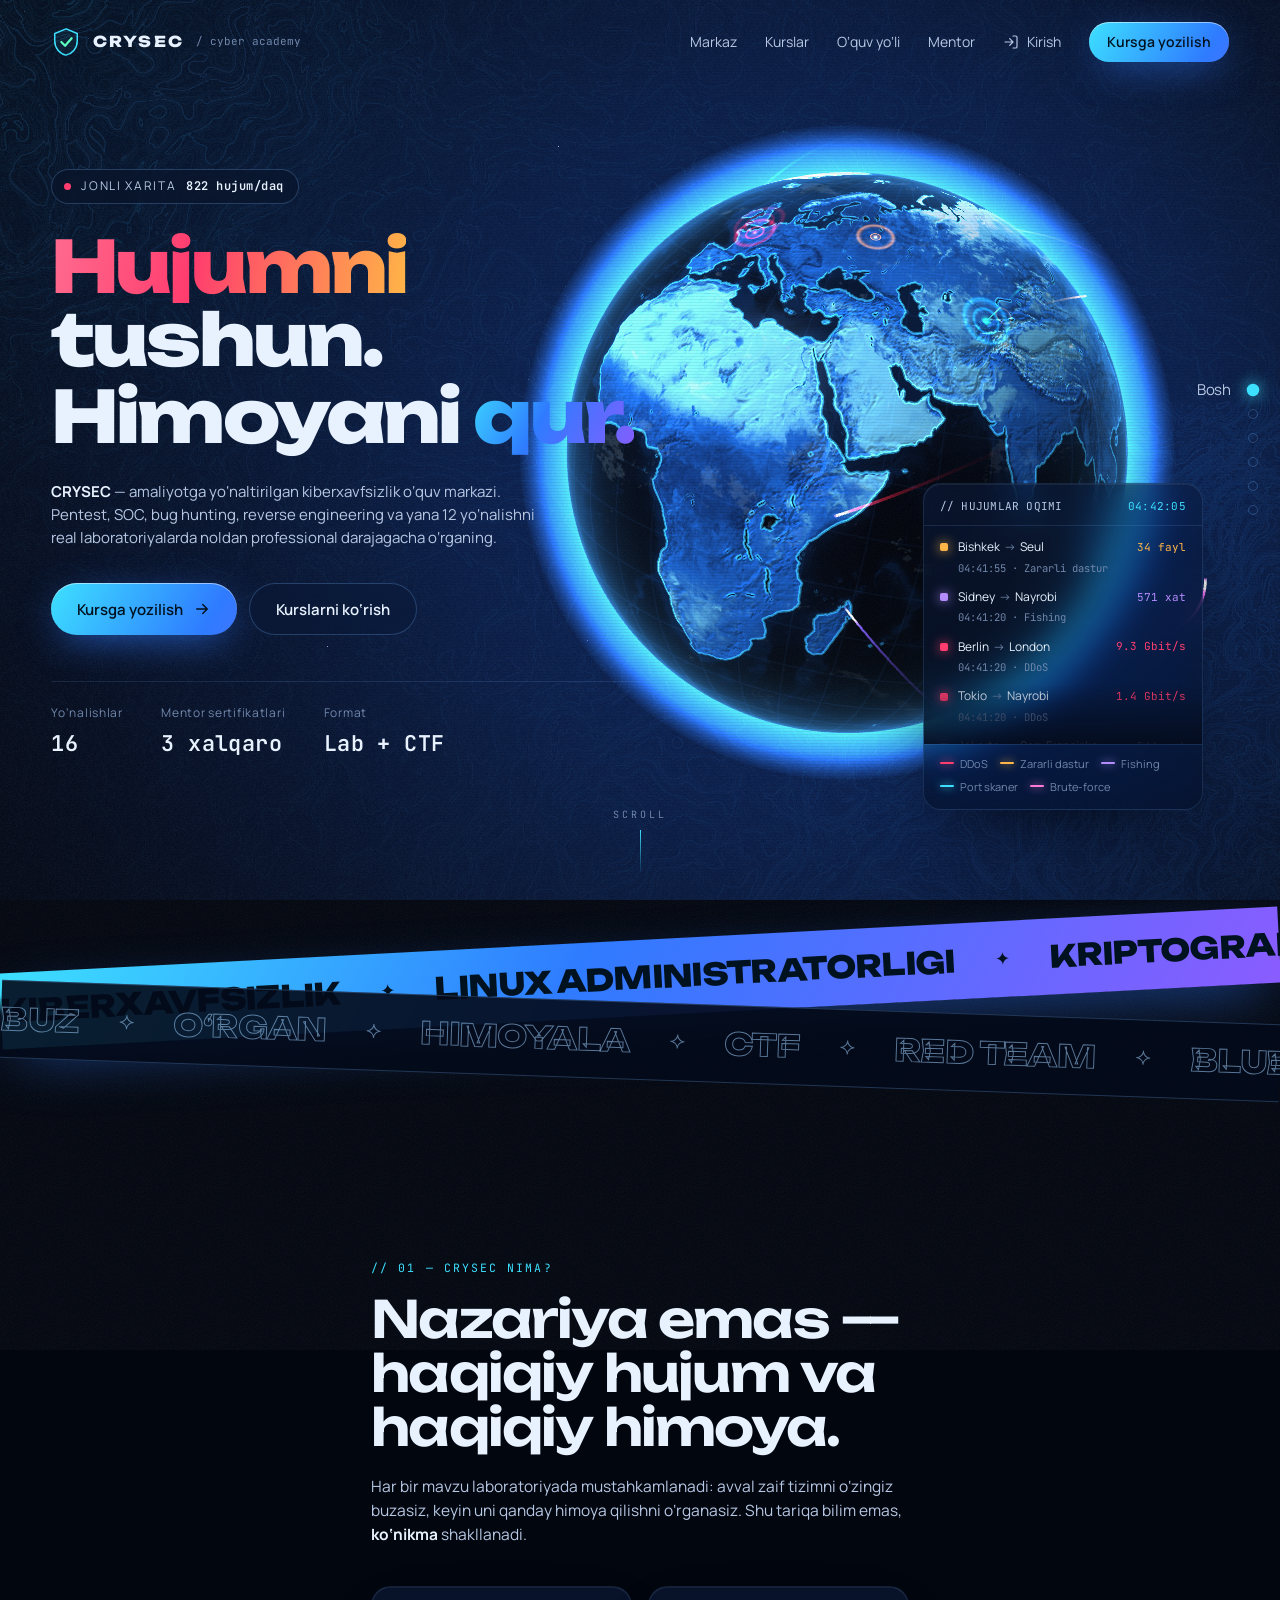
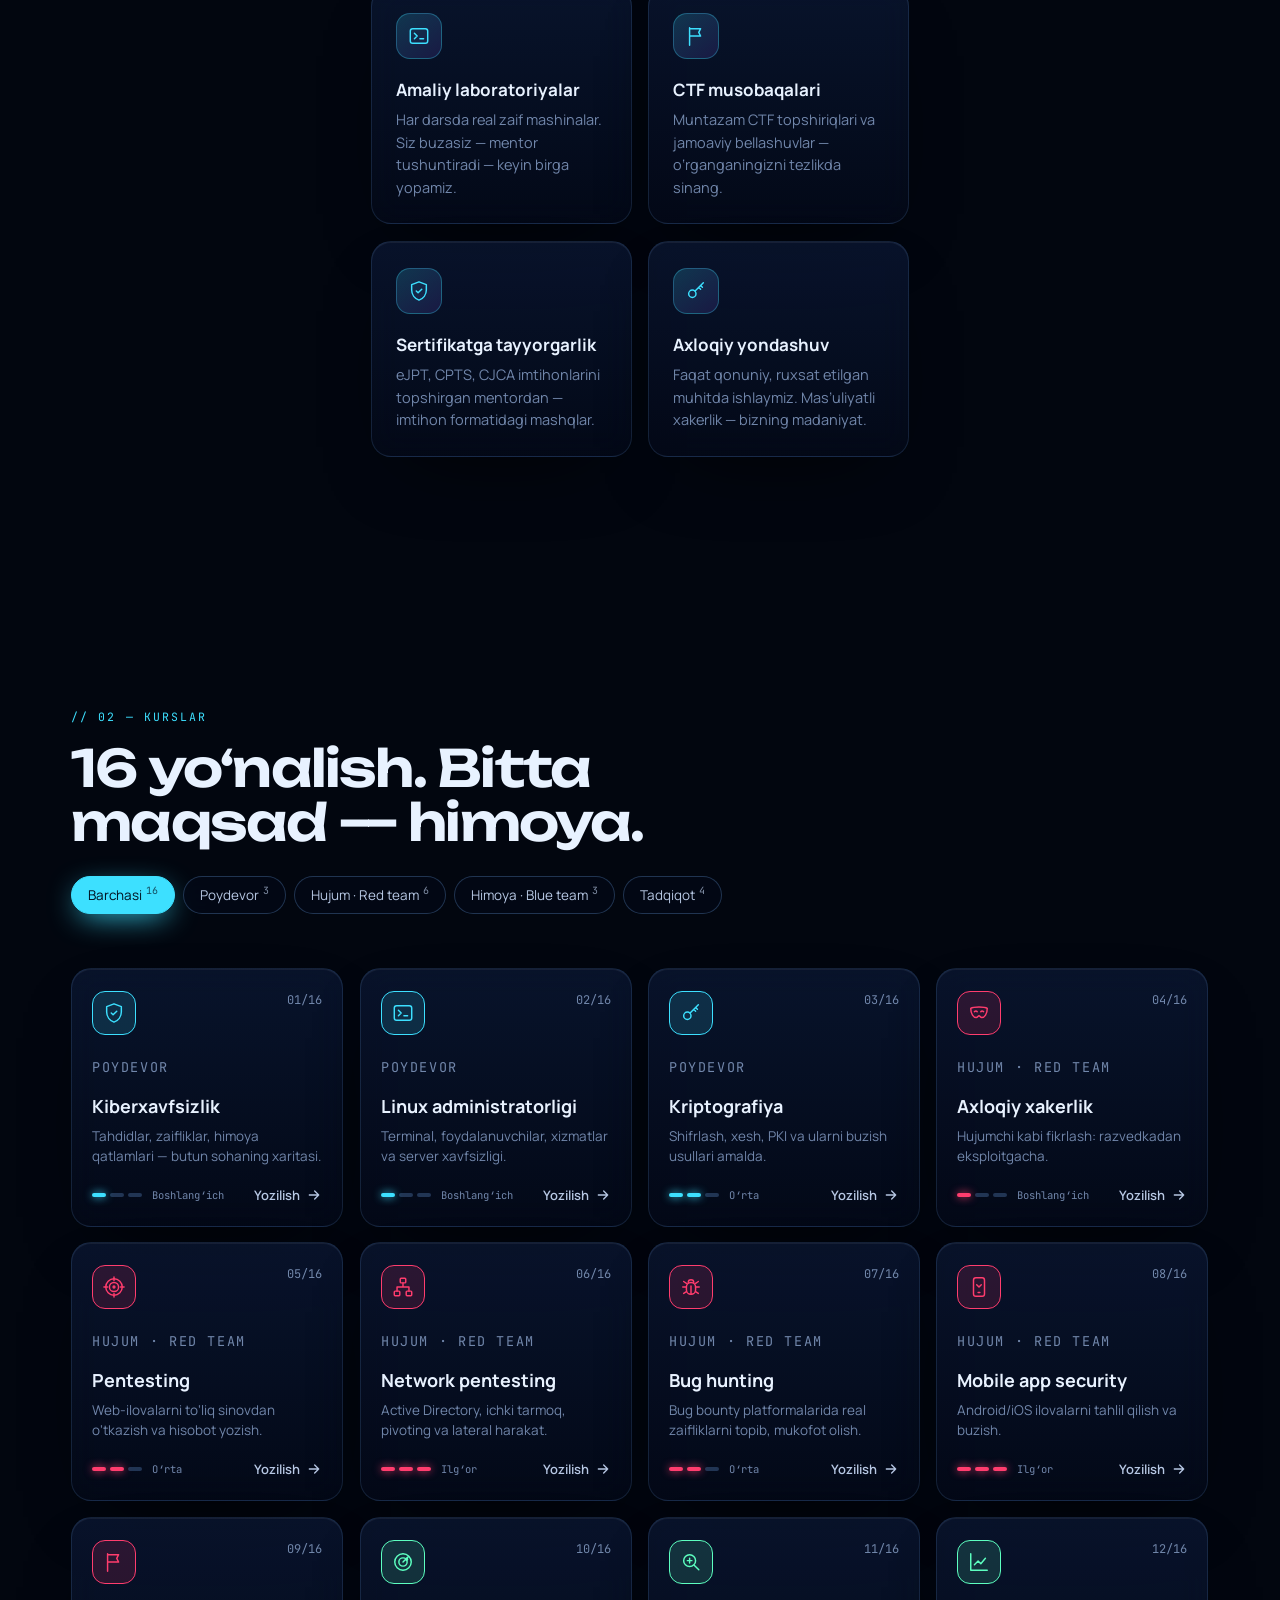
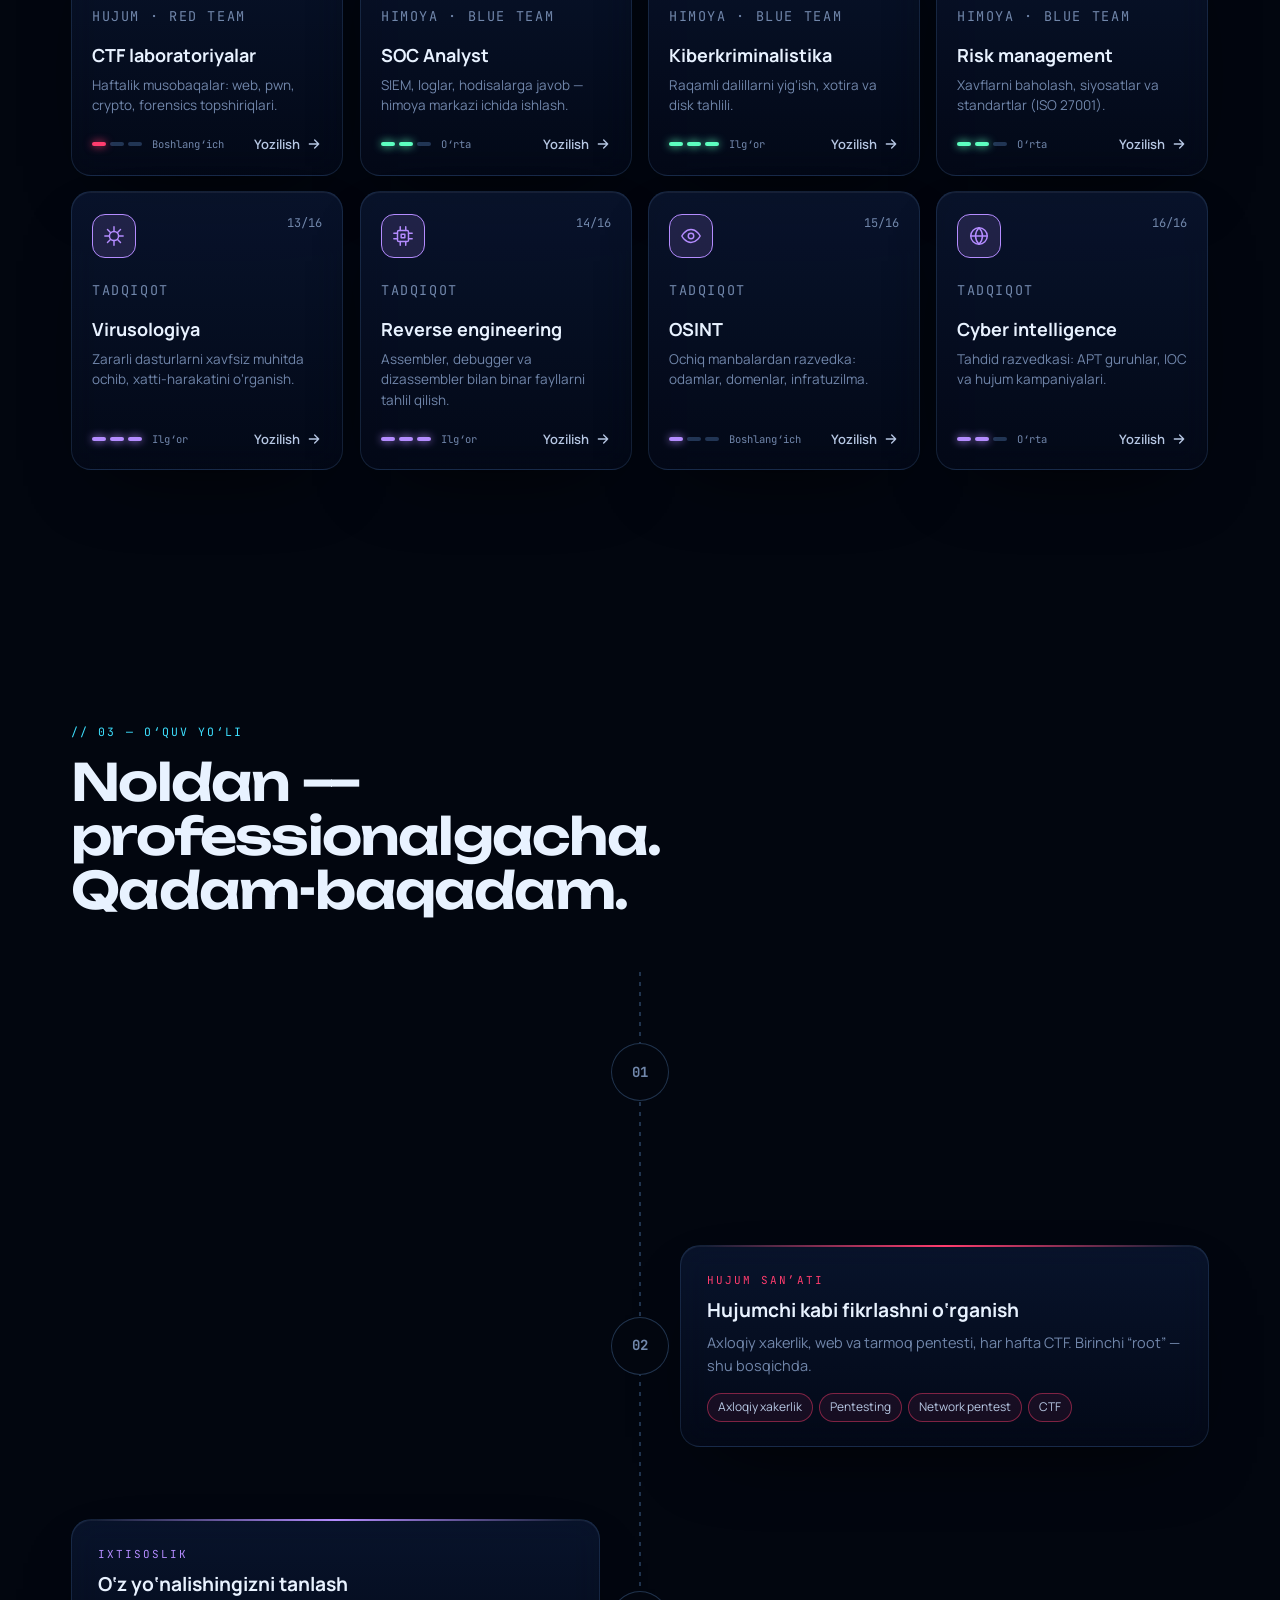
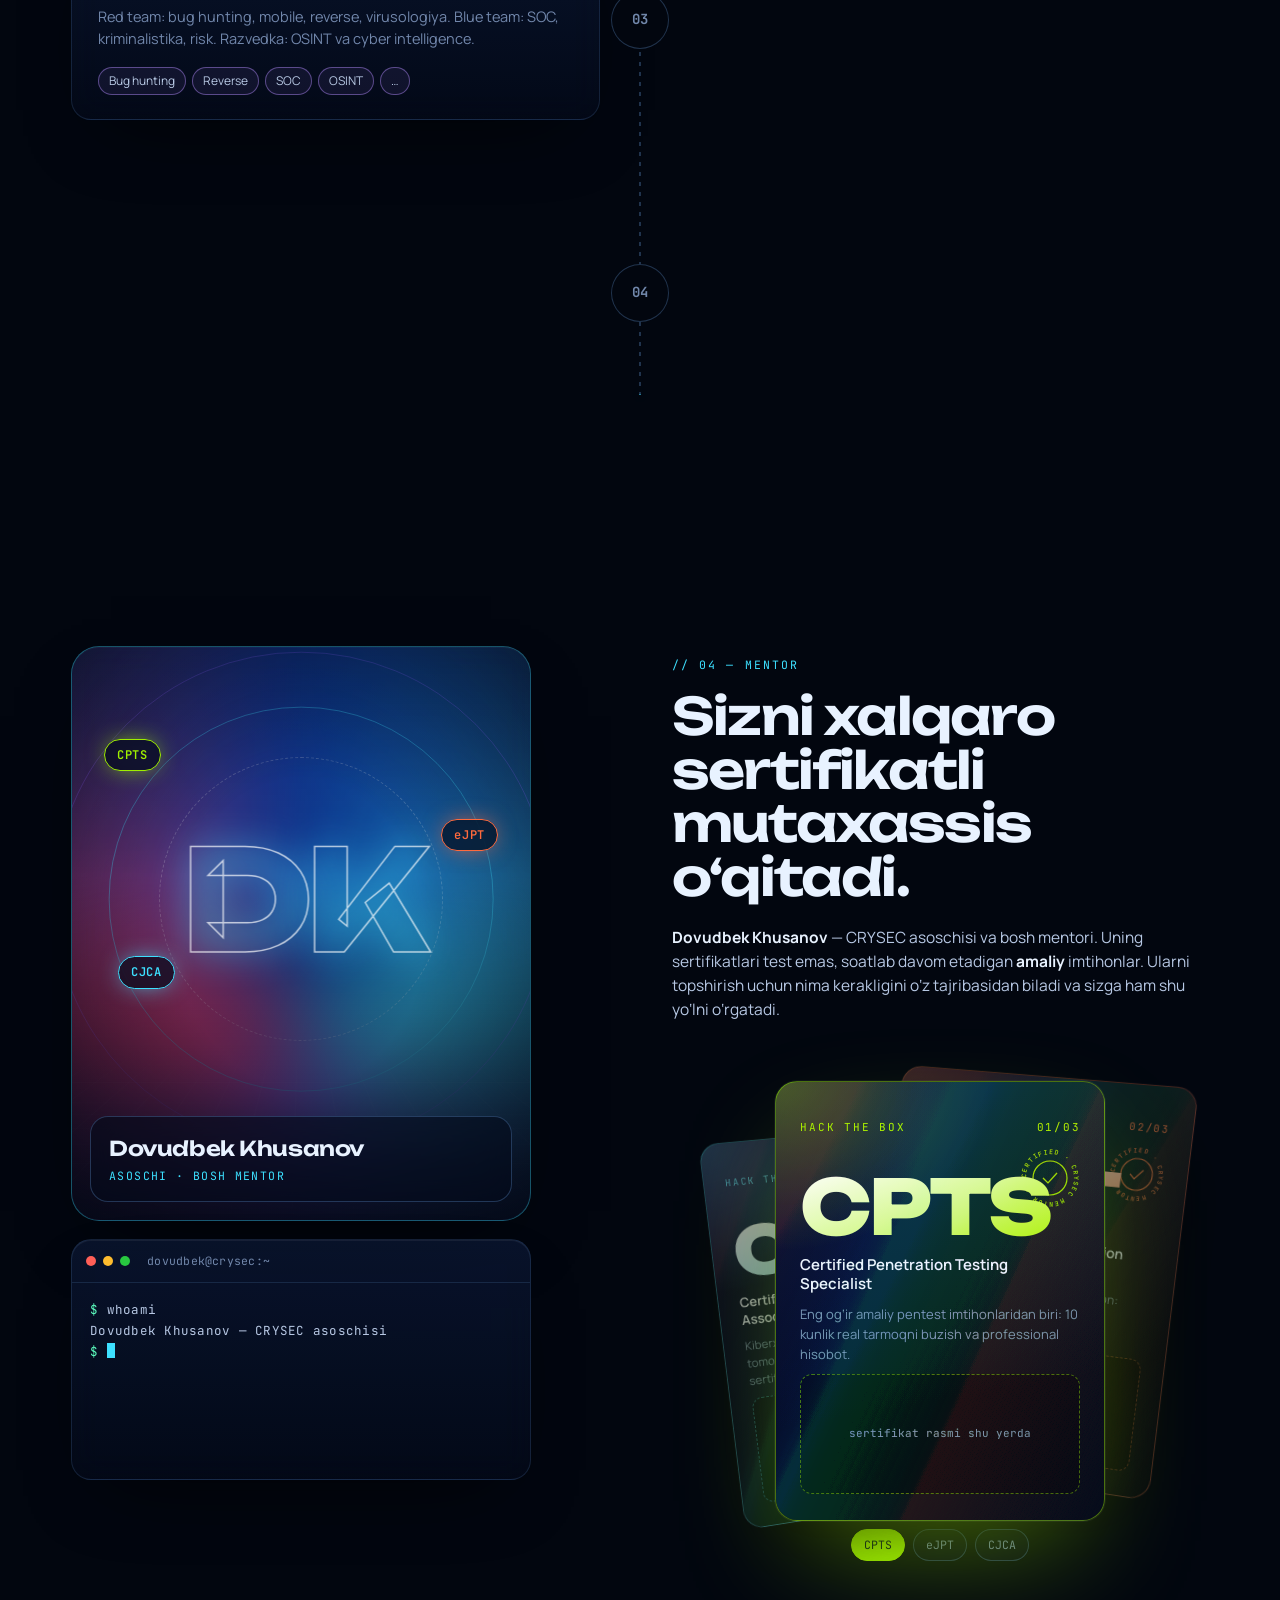
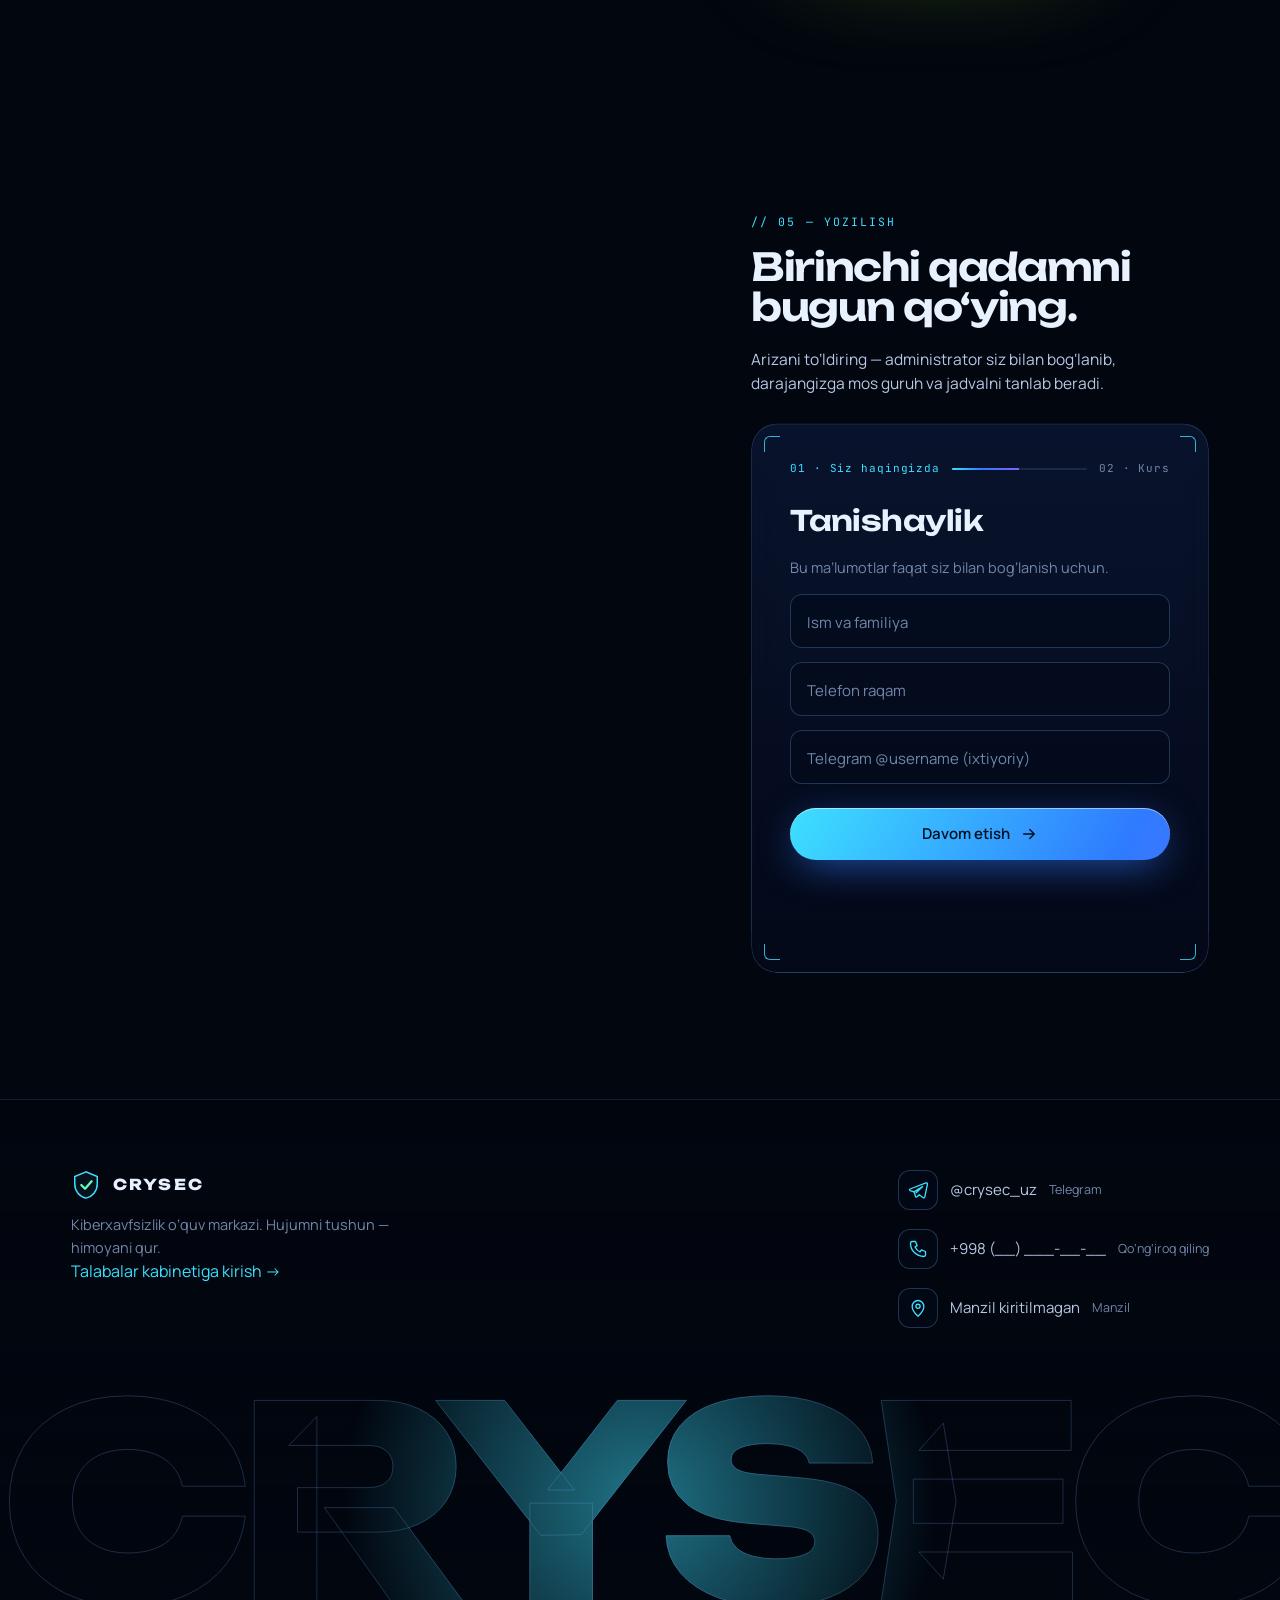
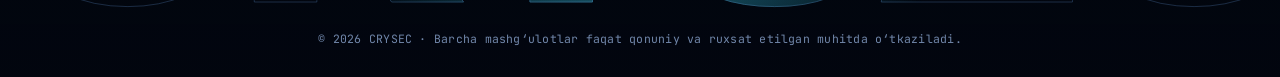
==== commit 388a7920: "CRYSEC o'quv markazi sayti: scroll 3D hikoya, 16 kurs, mentor profili, ariza formasi, Bit maskotli l" ====
--- a/index.html
+++ b/index.html
@@ -3,9 +3,11 @@
 <head>
   <meta charset="utf-8">
   <meta name="viewport" content="width=device-width, initial-scale=1, viewport-fit=cover">
-  <title>QALQON — Kiber tahdidlar monitori</title>
-  <meta name="description" content="Dunyo bo‘ylab kiberhujumlarni real vaqtda kuzating va tizimingizni himoya qiling.">
+  <title>CRYSEC — Kiberxavfsizlik o‘quv markazi</title>
+  <meta name="description" content="CRYSEC — amaliyotga yo‘naltirilgan kiberxavfsizlik o‘quv markazi: pentest, SOC, bug hunting, reverse engineering va yana 12 yo‘nalish. Kursga onlayn yoziling.">
   <meta name="theme-color" content="#02060f">
+  <meta property="og:title" content="CRYSEC — Kiberxavfsizlik o‘quv markazi">
+  <meta property="og:description" content="Hujumni tushun. Himoyani qur. 16 yo‘nalish, real laboratoriyalar, xalqaro sertifikatli mentor.">
   <link rel="icon" href="data:image/svg+xml,%3Csvg xmlns='http://www.w3.org/2000/svg' viewBox='0 0 32 32'%3E%3Cpath d='M16 2 4 7v8c0 7.5 5.1 13.4 12 15 6.9-1.6 12-7.5 12-15V7z' fill='%2302060f' stroke='%233de0ff' stroke-width='2'/%3E%3Cpath d='M11 16l4 4 7-8' fill='none' stroke='%235dffc0' stroke-width='2.4' stroke-linecap='round'/%3E%3C/svg%3E">
   <link rel="preconnect" href="https://fonts.googleapis.com">
   <link rel="preconnect" href="https://fonts.gstatic.com" crossorigin>
@@ -15,224 +17,353 @@
 </head>
 <body class="is-loading">
 
+  <!-- ikonkalar to'plami -->
+  <svg width="0" height="0" style="position:absolute" aria-hidden="true">
+    <defs>
+      <symbol id="i-shield" viewBox="0 0 24 24"><path d="M12 2 4 5v6c0 5 3.4 9.4 8 11 4.6-1.6 8-6 8-11V5z"/><path d="m9 12 2 2 4-4"/></symbol>
+      <symbol id="i-term" viewBox="0 0 24 24"><rect x="2.5" y="4" width="19" height="16" rx="2.5"/><path d="m7 9 3 3-3 3M13 15h4"/></symbol>
+      <symbol id="i-key" viewBox="0 0 24 24"><circle cx="8" cy="15" r="4"/><path d="m11 12 9-9M17 6l2 2M15 8l2 2"/></symbol>
+      <symbol id="i-mask" viewBox="0 0 24 24"><path d="M3 7c3-2 15-2 18 0 0 6-3 10-6 10-1.5 0-2-2-3-2s-1.5 2-3 2c-3 0-6-4-6-10z"/><path d="M7 10.5c1-.7 2.3-.7 3 0M14 10.5c.7-.7 2-.7 3 0"/></symbol>
+      <symbol id="i-target" viewBox="0 0 24 24"><circle cx="12" cy="12" r="9"/><circle cx="12" cy="12" r="5"/><circle cx="12" cy="12" r="1"/><path d="M12 1v4M12 19v4M1 12h4M19 12h4"/></symbol>
+      <symbol id="i-net" viewBox="0 0 24 24"><rect x="9" y="2.5" width="6" height="5" rx="1"/><rect x="2.5" y="16.5" width="6" height="5" rx="1"/><rect x="15.5" y="16.5" width="6" height="5" rx="1"/><path d="M12 7.5V12M5.5 16.5V12h13v4.5"/></symbol>
+      <symbol id="i-bug" viewBox="0 0 24 24"><rect x="7" y="7" width="10" height="13" rx="5"/><path d="M12 11v9M7 12H3M21 12h-4M7 17l-3 2M17 17l3 2M7 8 4 6M17 8l3-2M9 7a3 3 0 0 1 6 0"/></symbol>
+      <symbol id="i-phone" viewBox="0 0 24 24"><rect x="6" y="2" width="12" height="20" rx="2.5"/><path d="M11 18h2"/><path d="M9.5 9.5 12 12l2.5-2.5"/></symbol>
+      <symbol id="i-flag" viewBox="0 0 24 24"><path d="M5 22V3M5 4h12l-2 4 2 4H5"/></symbol>
+      <symbol id="i-radar" viewBox="0 0 24 24"><circle cx="12" cy="12" r="9"/><circle cx="12" cy="12" r="4.5"/><path d="M12 12 18 6"/><circle cx="16" cy="9" r="1"/></symbol>
+      <symbol id="i-search" viewBox="0 0 24 24"><circle cx="10.5" cy="10.5" r="6.5"/><path d="m15.5 15.5 5 5M8 10.5h5M10.5 8v5"/></symbol>
+      <symbol id="i-chart" viewBox="0 0 24 24"><path d="M3 3v18h18"/><path d="m7 15 4-4 3 3 5-6"/></symbol>
+      <symbol id="i-virus" viewBox="0 0 24 24"><circle cx="12" cy="12" r="5"/><path d="M12 2v5M12 17v5M2 12h5M17 12h5M4.9 4.9l3.5 3.5M15.6 15.6l3.5 3.5M4.9 19.1l3.5-3.5M15.6 8.4l3.5-3.5"/></symbol>
+      <symbol id="i-chip" viewBox="0 0 24 24"><rect x="6" y="6" width="12" height="12" rx="1.5"/><path d="M9 2v4M15 2v4M9 18v4M15 18v4M2 9h4M2 15h4M18 9h4M18 15h4M10 10h4v4h-4z"/></symbol>
+      <symbol id="i-eye" viewBox="0 0 24 24"><path d="M2 12s3.6-7 10-7 10 7 10 7-3.6 7-10 7S2 12 2 12z"/><circle cx="12" cy="12" r="3"/></symbol>
+      <symbol id="i-globe" viewBox="0 0 24 24"><circle cx="12" cy="12" r="9"/><path d="M3 12h18M12 3c2.5 2.6 3.8 5.6 3.8 9s-1.3 6.4-3.8 9c-2.5-2.6-3.8-5.6-3.8-9S9.5 5.6 12 3z"/></symbol>
+      <symbol id="i-arrow" viewBox="0 0 24 24"><path d="M5 12h14M13 6l6 6-6 6"/></symbol>
+      <symbol id="i-tg" viewBox="0 0 24 24"><path d="m21.5 3.5-19 7.3c-.9.4-.9 1.6.1 1.9l4.7 1.5 1.8 5.6c.3.8 1.2 1 1.8.4l2.6-2.4 4.8 3.5c.7.5 1.6.1 1.8-.7l3.2-15.6c.2-1-.8-1.8-1.8-1.5z"/><path d="m7.3 14.2 10.2-6.4-7.7 7.6"/></symbol>
+      <symbol id="i-call" viewBox="0 0 24 24"><path d="M5 3h4l2 5-2.5 1.5a11 11 0 0 0 6 6L16 13l5 2v4a2 2 0 0 1-2 2A16 16 0 0 1 3 5a2 2 0 0 1 2-2"/></symbol>
+      <symbol id="i-pin" viewBox="0 0 24 24"><path d="M12 22s7-6.2 7-12a7 7 0 0 0-14 0c0 5.8 7 12 7 12z"/><circle cx="12" cy="10" r="2.5"/></symbol>
+    </defs>
+  </svg>
+
   <canvas id="scene" aria-label="Kiberhujumlar aks etgan aylanuvchi Yer globusi"></canvas>
   <div class="grain" aria-hidden="true"></div>
   <div class="scanlines" aria-hidden="true"></div>
-
-  <!-- yuklanish ekrani -->
+  <div class="progress" aria-hidden="true"><i id="progress"></i></div>
+
   <div class="loader" aria-hidden="true">
     <div class="loader__ring"><span></span><span></span><span></span></div>
-    <div class="loader__txt" data-scramble>SUN'IY YO'LDOSHLAR ULANMOQDA</div>
+    <div class="loader__txt">CRYSEC LAB ISHGA TUSHMOQDA</div>
     <div class="loader__bar"><i></i></div>
   </div>
 
   <header class="top">
-    <a href="#" class="brand" data-route="home" aria-label="QALQON bosh sahifa">
+    <a href="#top" class="brand" aria-label="CRYSEC bosh sahifa">
       <svg viewBox="0 0 32 32" class="brand__mark" aria-hidden="true">
         <path d="M16 2 4 7v8c0 7.5 5.1 13.4 12 15 6.9-1.6 12-7.5 12-15V7z" />
         <path class="brand__tick" d="M11 16l4 4 7-8" />
       </svg>
-      <span class="brand__name">QALQON</span>
-      <span class="brand__tag">/ threat&nbsp;intel</span>
+      <span class="brand__name">CRYSEC</span>
+      <span class="brand__tag">/ cyber&nbsp;academy</span>
     </a>
-    <nav class="top__nav">
-      <a href="#" data-route="home" class="navlink is-active"><i class="live-dot"></i>Monitor</a>
-      <a href="#login" class="navlink">Kirish</a>
-      <a href="#register" class="btn btn--ghost btn--sm magnetic"><span>Ro‘yxatdan o‘tish</span></a>
+    <nav class="top__nav" aria-label="Asosiy menyu">
+      <a href="#about" class="navlink" data-nav="about">Markaz</a>
+      <a href="#courses" class="navlink" data-nav="courses">Kurslar</a>
+      <a href="#roadmap" class="navlink" data-nav="roadmap">O‘quv yo‘li</a>
+      <a href="#mentor" class="navlink" data-nav="mentor">Mentor</a>
+      <a href="login.html" class="navlink navlink--login"><svg viewBox="0 0 24 24" aria-hidden="true"><path d="M15 3h4a2 2 0 0 1 2 2v14a2 2 0 0 1-2 2h-4M10 17l5-5-5-5M15 12H3"/></svg>Kirish</a>
+      <a href="#register" class="btn btn--primary btn--sm magnetic"><span>Kursga yozilish</span></a>
     </nav>
   </header>
 
-  <!-- ===================== BOSH SAHIFA ===================== -->
-  <main class="view view--home" id="home">
-    <section class="hero">
-      <div class="chip reveal" style="--d:0">
-        <i class="live-dot"></i>
-        <span>JONLI</span>
-        <b class="mono" id="rate">— hujum/daq</b>
-      </div>
-
-      <h1 class="hero__title">
-        <span class="line reveal" style="--d:1"><span>Har soniyada</span></span>
-        <span class="line reveal" style="--d:2"><span>dunyo <em class="glitch" data-text="hujum">hujum</em></span></span>
-        <span class="line reveal" style="--d:3"><span>ostida qoladi.</span></span>
-      </h1>
-
-      <p class="hero__lead reveal" style="--d:4">
-        QALQON 128 mintaqadagi sensorlardan kelayotgan tahdidlarni real vaqtda tahlil qiladi
-        va tarmog‘ingizga yetib kelmasidan oldin to‘xtatadi.
-      </p>
-
-      <div class="hero__cta reveal" style="--d:5">
-        <a href="#register" class="btn btn--primary magnetic">
-          <span>Himoyani boshlash</span>
-          <svg viewBox="0 0 24 24" aria-hidden="true"><path d="M5 12h14M13 6l6 6-6 6"/></svg>
-        </a>
-        <a href="#login" class="btn btn--ghost magnetic"><span>Hisobga kirish</span></a>
-      </div>
-
-      <dl class="stats reveal" style="--d:6">
-        <div><dt>Bugun aniqlangan</dt><dd class="mono" id="statToday">0</dd></div>
-        <div><dt>Bloklandi</dt><dd class="mono"><span id="statBlocked">99.2</span>%</dd></div>
-        <div><dt>Faol tugunlar</dt><dd class="mono" id="statNodes">128</dd></div>
-      </dl>
-    </section>
-
-    <!-- monitor panellari -->
-    <aside class="hud hud--feed panel reveal" style="--d:5" aria-label="Hujumlar oqimi">
-      <header class="panel__head">
-        <span class="mono">// HUJUMLAR OQIMI</span>
-        <span class="mono panel__clock" id="clock">00:00:00</span>
-      </header>
-      <ol class="feed" id="feed"></ol>
-    </aside>
-
-    <aside class="hud hud--targets panel reveal" style="--d:6" aria-label="Eng ko‘p nishonga olinganlar">
-      <header class="panel__head"><span class="mono">// TOP NISHONLAR</span><span class="mono dim">24 soat</span></header>
-      <ul class="bars" id="bars"></ul>
-      <ul class="legend" id="legend"></ul>
-    </aside>
-
-    <div class="hint mono reveal" style="--d:7">
-      <svg viewBox="0 0 24 24" aria-hidden="true"><path d="M8 13V5.5a1.5 1.5 0 0 1 3 0V12m0-1.5v-2a1.5 1.5 0 0 1 3 0V12m0-1v-.5a1.5 1.5 0 0 1 3 0V13m0-1a1.5 1.5 0 0 1 3 0v3a6 6 0 0 1-6 6h-1.2a6 6 0 0 1-4.6-2.2L5 15.5a1.5 1.5 0 0 1 2.3-1.9L8 14.5"/></svg>
-      globusni sudrab aylantiring
+  <!-- yon tomondagi bo'lim ko'rsatkichi -->
+  <nav class="dots" aria-label="Bo‘limlar">
+    <a href="#top" data-dot="top"><span>Bosh</span></a>
+    <a href="#about" data-dot="about"><span>Markaz</span></a>
+    <a href="#courses" data-dot="courses"><span>Kurslar</span></a>
+    <a href="#roadmap" data-dot="roadmap"><span>O‘quv yo‘li</span></a>
+    <a href="#mentor" data-dot="mentor"><span>Mentor</span></a>
+    <a href="#register" data-dot="register"><span>Yozilish</span></a>
+  </nav>
+
+  <main>
+    <!-- ===================== 00 HERO ===================== -->
+    <section class="sec hero" id="top" data-globe="hero">
+      <div class="hero__body">
+        <div class="chip reveal" style="--d:0">
+          <i class="live-dot"></i><span>JONLI XARITA</span><b class="mono" id="rate">— hujum/daq</b>
+        </div>
+        <h1 class="hero__title">
+          <span class="line reveal" style="--d:1"><span><em class="glitch" data-text="Hujumni">Hujumni</em> tushun.</span></span>
+          <span class="line reveal" style="--d:2"><span>Himoyani <span class="grad">qur.</span></span></span>
+        </h1>
+        <p class="hero__lead reveal" style="--d:3">
+          <b>CRYSEC</b> — amaliyotga yo‘naltirilgan kiberxavfsizlik o‘quv markazi.
+          Pentest, SOC, bug hunting, reverse engineering va yana 12 yo‘nalishni real laboratoriyalarda
+          noldan professional darajagacha o‘rganing.
+        </p>
+        <div class="hero__cta reveal" style="--d:4">
+          <a href="#register" class="btn btn--primary magnetic"><span>Kursga yozilish</span><svg><use href="#i-arrow"/></svg></a>
+          <a href="#courses" class="btn btn--ghost magnetic"><span>Kurslarni ko‘rish</span></a>
+        </div>
+        <dl class="stats reveal" style="--d:5">
+          <div><dt>Yo‘nalishlar</dt><dd class="mono" data-count="16">0</dd></div>
+          <div><dt>Mentor sertifikatlari</dt><dd class="mono"><span data-count="3">0</span> xalqaro</dd></div>
+          <div><dt>Format</dt><dd class="mono">Lab + CTF</dd></div>
+        </dl>
+      </div>
+
+      <aside class="hud panel reveal" style="--d:5" aria-label="Hujumlar oqimi">
+        <header class="panel__head">
+          <span class="mono">// HUJUMLAR OQIMI</span>
+          <span class="mono panel__clock" id="clock">00:00:00</span>
+        </header>
+        <ol class="feed" id="feed"></ol>
+        <ul class="legend" id="legend"></ul>
+      </aside>
+
+      <a href="#about" class="scroll-cue mono" aria-label="Pastga">
+        <span>scroll</span><i></i>
+      </a>
+      <div class="impact-tag mono" id="impactTag"></div>
+    </section>
+
+    <!-- yuguruvchi lenta -->
+    <div class="band" aria-hidden="true">
+      <div class="band__row"><div class="band__track" id="band1"></div></div>
+      <div class="band__row band__row--rev"><div class="band__track" id="band2"></div></div>
     </div>
 
-    <!-- zarba yorlig'i -->
-    <div class="impact-tag mono" id="impactTag"></div>
+    <!-- ===================== 01 MARKAZ ===================== -->
+    <section class="sec about" id="about" data-globe="about">
+      <div class="wrap about__grid">
+        <div class="about__head">
+          <p class="eyebrow mono z3">// 01 — CRYSEC NIMA?</p>
+          <h2 class="h2 z3" data-split>Nazariya emas — haqiqiy hujum va haqiqiy himoya.</h2>
+          <p class="lead z3">Har bir mavzu laboratoriyada mustahkamlanadi: avval zaif tizimni o‘zingiz buzasiz,
+            keyin uni qanday himoya qilishni o‘rganasiz. Shu tariqa bilim emas, <b>ko‘nikma</b> shakllanadi.</p>
+        </div>
+        <div class="feat">
+          <article class="card feat__item z3" style="--d:0">
+            <span class="feat__ic"><svg><use href="#i-term"/></svg></span>
+            <h3>Amaliy laboratoriyalar</h3>
+            <p>Har darsda real zaif mashinalar. Siz buzasiz — mentor tushuntiradi — keyin birga yopamiz.</p>
+          </article>
+          <article class="card feat__item z3" style="--d:1">
+            <span class="feat__ic"><svg><use href="#i-flag"/></svg></span>
+            <h3>CTF musobaqalari</h3>
+            <p>Muntazam CTF topshiriqlari va jamoaviy bellashuvlar — o‘rganganingizni tezlikda sinang.</p>
+          </article>
+          <article class="card feat__item z3" style="--d:2">
+            <span class="feat__ic"><svg><use href="#i-shield"/></svg></span>
+            <h3>Sertifikatga tayyorgarlik</h3>
+            <p>eJPT, CPTS, CJCA imtihonlarini topshirgan mentordan — imtihon formatidagi mashqlar.</p>
+          </article>
+          <article class="card feat__item z3" style="--d:3">
+            <span class="feat__ic"><svg><use href="#i-key"/></svg></span>
+            <h3>Axloqiy yondashuv</h3>
+            <p>Faqat qonuniy, ruxsat etilgan muhitda ishlaymiz. Mas’uliyatli xakerlik — bizning madaniyat.</p>
+          </article>
+        </div>
+      </div>
+    </section>
+
+    <!-- ===================== 02 KURSLAR ===================== -->
+    <section class="sec courses" id="courses" data-globe="courses">
+      <div class="wrap">
+        <div class="sec__head">
+          <p class="eyebrow mono z3">// 02 — KURSLAR</p>
+          <h2 class="h2 z3" data-split>16 yo‘nalish. Bitta maqsad — himoya.</h2>
+          <div class="filters z3" id="filters" role="tablist" aria-label="Kurs toifalari"></div>
+        </div>
+        <div class="grid" id="courseGrid"></div>
+      </div>
+    </section>
+
+    <!-- ===================== 03 O'QUV YO'LI ===================== -->
+    <section class="sec roadmap" id="roadmap" data-globe="roadmap">
+      <div class="wrap">
+        <div class="sec__head">
+          <p class="eyebrow mono z3">// 03 — O‘QUV YO‘LI</p>
+          <h2 class="h2 z3" data-split>Noldan — professionalgacha. Qadam-baqadam.</h2>
+        </div>
+        <div class="road" id="road">
+          <svg class="road__line" aria-hidden="true" preserveAspectRatio="none"><path id="roadPath"/><path id="roadPathLit"/></svg>
+          <ol class="road__list">
+            <li class="stage" style="--c:#3de0ff">
+              <span class="stage__node"><b>01</b></span>
+              <div class="stage__card card">
+                <p class="mono stage__tag">POYDEVOR</p>
+                <h3>Kompyuter qanday ishlashini chuqur tushunish</h3>
+                <p>Linux, tarmoqlar, kiberxavfsizlik asoslari va kriptografiya. Hech qanday tajriba talab qilinmaydi.</p>
+                <ul class="pills"><li>Linux</li><li>Kiberxavfsizlik</li><li>Kriptografiya</li></ul>
+              </div>
+            </li>
+            <li class="stage" style="--c:#ff3d6e">
+              <span class="stage__node"><b>02</b></span>
+              <div class="stage__card card">
+                <p class="mono stage__tag">HUJUM SAN’ATI</p>
+                <h3>Hujumchi kabi fikrlashni o‘rganish</h3>
+                <p>Axloqiy xakerlik, web va tarmoq pentesti, har hafta CTF. Birinchi “root” — shu bosqichda.</p>
+                <ul class="pills"><li>Axloqiy xakerlik</li><li>Pentesting</li><li>Network pentest</li><li>CTF</li></ul>
+              </div>
+            </li>
+            <li class="stage" style="--c:#b48cff">
+              <span class="stage__node"><b>03</b></span>
+              <div class="stage__card card">
+                <p class="mono stage__tag">IXTISOSLIK</p>
+                <h3>O‘z yo‘nalishingizni tanlash</h3>
+                <p>Red team: bug hunting, mobile, reverse, virusologiya. Blue team: SOC, kriminalistika, risk. Razvedka: OSINT va cyber intelligence.</p>
+                <ul class="pills"><li>Bug hunting</li><li>Reverse</li><li>SOC</li><li>OSINT</li><li>…</li></ul>
+              </div>
+            </li>
+            <li class="stage" style="--c:#5dffc0">
+              <span class="stage__node"><b>04</b></span>
+              <div class="stage__card card">
+                <p class="mono stage__tag">PROFESSIONAL</p>
+                <h3>Sertifikat, portfolio va birinchi ish</h3>
+                <p>Xalqaro imtihonlarga tayyorgarlik, CTF reytingi, bug bounty hisobotlari — ish beruvchiga ko‘rsatadigan dalillar.</p>
+                <ul class="pills"><li>eJPT</li><li>CPTS</li><li>CJCA</li><li>Portfolio</li></ul>
+              </div>
+            </li>
+          </ol>
+        </div>
+      </div>
+    </section>
+
+    <!-- ===================== 04 MENTOR ===================== -->
+    <section class="sec mentor" id="mentor" data-globe="mentor">
+      <div class="wrap mentor__grid">
+        <div class="mentor__left">
+          <figure class="profile card tilt no-drag z3" id="profile">
+            <div class="profile__bg" aria-hidden="true">
+              <i class="profile__aurora"></i>
+              <i class="profile__ring r1"></i><i class="profile__ring r2"></i><i class="profile__ring r3"></i>
+              <i class="profile__grid"></i>
+              <i class="profile__scan"></i>
+            </div>
+            <div class="profile__mono" aria-hidden="true">DK</div>
+            <img class="profile__img" src="assets/mentor/dovudbek.png" alt="Dovudbek Khusanov" onerror="this.remove()">
+            <span class="profile__chip c1 mono">CPTS</span>
+            <span class="profile__chip c2 mono">eJPT</span>
+            <span class="profile__chip c3 mono">CJCA</span>
+            <figcaption class="profile__plate">
+              <b>Dovudbek Khusanov</b>
+              <span class="mono">Asoschi · Bosh mentor</span>
+            </figcaption>
+          </figure>
+          <div class="terminal card z3" aria-hidden="true">
+            <div class="terminal__bar"><i></i><i></i><i></i><span class="mono">dovudbek@crysec:~</span></div>
+            <pre class="mono" id="term"></pre>
+          </div>
+        </div>
+        <div class="mentor__right">
+          <p class="eyebrow mono z3">// 04 — MENTOR</p>
+          <h2 class="h2 z3" data-split>Sizni xalqaro sertifikatli mutaxassis o‘qitadi.</h2>
+          <p class="lead z3"><b>Dovudbek Khusanov</b> — CRYSEC asoschisi va bosh mentori. Uning sertifikatlari test emas,
+            soatlab davom etadigan <b>amaliy</b> imtihonlar. Ularni topshirish uchun nima kerakligini o‘z tajribasidan biladi
+            va sizga ham shu yo‘lni o‘rgatadi.</p>
+          <div class="certs" id="certs"></div>
+        </div>
+      </div>
+    </section>
+
+    <!-- ===================== 05 YOZILISH ===================== -->
+    <section class="sec register" id="register" data-globe="register">
+      <div class="wrap register__grid">
+        <div class="register__copy">
+          <p class="eyebrow mono z3">// 05 — YOZILISH</p>
+          <h2 class="h2 z3" data-split>Birinchi qadamni bugun qo‘ying.</h2>
+          <p class="lead z3">Arizani to‘ldiring — administrator siz bilan bog‘lanib, darajangizga mos guruh va jadvalni tanlab beradi.</p>
+        </div>
+
+        <div class="enroll card no-drag" id="enroll">
+          <i class="enroll__scan" aria-hidden="true"></i>
+          <span class="corner tl"></span><span class="corner tr"></span><span class="corner bl"></span><span class="corner br"></span>
+
+          <div class="enroll__steps mono" aria-hidden="true">
+            <span class="is-on">01 · Siz haqingizda</span><i><b></b></i><span>02 · Kurs</span>
+          </div>
+
+          <form id="enrollForm" novalidate autocomplete="on">
+            <div class="cube">
+              <fieldset class="face is-on" data-step="1">
+                <legend class="enroll__title" data-scramble>Tanishaylik</legend>
+                <p class="enroll__sub">Bu ma’lumotlar faqat siz bilan bog‘lanish uchun.</p>
+                <label class="field">
+                  <input type="text" name="name" required placeholder=" " autocomplete="name">
+                  <span class="field__label">Ism va familiya</span><i class="field__line"></i><small class="field__err"></small>
+                </label>
+                <label class="field">
+                  <input type="tel" name="phone" required placeholder=" " autocomplete="tel" inputmode="tel">
+                  <span class="field__label">Telefon raqam</span><i class="field__line"></i><small class="field__err"></small>
+                </label>
+                <label class="field">
+                  <input type="text" name="telegram" placeholder=" " autocomplete="off">
+                  <span class="field__label">Telegram @username (ixtiyoriy)</span><i class="field__line"></i><small class="field__err"></small>
+                </label>
+                <button class="btn btn--primary btn--block" type="button" data-next><span>Davom etish</span><svg><use href="#i-arrow"/></svg></button>
+              </fieldset>
+
+              <fieldset class="face" data-step="2">
+                <legend class="enroll__title" data-scramble>Yo‘nalishingiz</legend>
+                <p class="enroll__sub">Bilmasangiz — “Kiberxavfsizlik”ni tanlang, qolganini birga hal qilamiz.</p>
+                <div class="select field" id="courseSelect">
+                  <button type="button" class="select__btn" aria-haspopup="listbox" aria-expanded="false">
+                    <span class="select__val">Kursni tanlang</span><svg viewBox="0 0 24 24"><path d="m6 9 6 6 6-6"/></svg>
+                  </button>
+                  <span class="field__label">Kurs</span>
+                  <ul class="select__list" role="listbox"></ul>
+                  <input type="hidden" name="course">
+                  <small class="field__err"></small>
+                </div>
+                <p class="group__lbl mono">Darajangiz</p>
+                <div class="seg" data-name="level">
+                  <label><input type="radio" name="level" value="Boshlang‘ich" checked><span>Noldan</span></label>
+                  <label><input type="radio" name="level" value="O‘rta"><span>Biroz bilaman</span></label>
+                  <label><input type="radio" name="level" value="Tajribali"><span>Tajribaliman</span></label>
+                </div>
+                <p class="group__lbl mono">Qulay vaqt</p>
+                <div class="seg" data-name="time">
+                  <label><input type="radio" name="time" value="Ertalab" ><span>Ertalab</span></label>
+                  <label><input type="radio" name="time" value="Tushdan keyin" checked><span>Kunduzi</span></label>
+                  <label><input type="radio" name="time" value="Kechqurun"><span>Kechqurun</span></label>
+                </div>
+                <div class="enroll__actions">
+                  <button class="btn btn--ghost btn--icon" type="button" data-prev aria-label="Orqaga"><svg style="transform:scaleX(-1)"><use href="#i-arrow"/></svg></button>
+                  <button class="btn btn--primary submit" type="submit">
+                    <span class="submit__txt">Ariza yuborish</span><span class="submit__spin" aria-hidden="true"></span>
+                  </button>
+                </div>
+              </fieldset>
+            </div>
+          </form>
+
+          <div class="done" id="done" aria-live="polite">
+            <div class="done__orb">
+              <svg viewBox="0 0 120 120">
+                <circle class="o1" cx="60" cy="60" r="54"/><circle class="o2" cx="60" cy="60" r="44"/><circle class="o3" cx="60" cy="60" r="34"/>
+                <path class="tick" d="M42 61l12 12 25-27"/>
+              </svg>
+            </div>
+            <ol class="term-log mono" id="termLog"></ol>
+            <h3 class="done__title" id="doneTitle"></h3>
+            <p class="done__sub" id="doneSub"></p>
+            <button type="button" class="btn btn--ghost done__btn" id="doneAgain"><span>Yana ariza</span></button>
+          </div>
+        </div>
+      </div>
+    </section>
   </main>
 
-  <!-- ===================== AUTH ===================== -->
-  <section class="view view--auth" id="auth" aria-label="Kirish va ro‘yxatdan o‘tish">
-    <div class="auth" id="authCard" data-mode="register">
-      <i class="auth__scan" aria-hidden="true"></i>
-      <span class="corner tl"></span><span class="corner tr"></span><span class="corner bl"></span><span class="corner br"></span>
-
-      <!-- mobil uchun tablar -->
-      <div class="auth__tabs" role="tablist">
-        <button type="button" role="tab" data-switch="login">Kirish</button>
-        <button type="button" role="tab" data-switch="register">Ro‘yxatdan o‘tish</button>
-        <i class="auth__tabs-ind"></i>
-      </div>
-
-      <!-- KIRISH -->
-      <form class="pane pane--login" id="loginForm" novalidate autocomplete="on">
-        <div class="pane__inner">
-          <p class="eyebrow mono">// 01 — AUTENTIFIKATSIYA</p>
-          <h2 class="pane__title" data-scramble>Qaytganingiz bilan</h2>
-          <p class="pane__sub">Monitoringiz sizni kutmoqda.</p>
-
-          <div class="social">
-            <button type="button" class="social__btn"><svg viewBox="0 0 24 24" aria-hidden="true"><path fill="#EA4335" d="M12 10.2v3.9h5.5c-.2 1.3-1.6 3.8-5.5 3.8-3.3 0-6-2.7-6-6.1s2.7-6.1 6-6.1c1.9 0 3.1.8 3.8 1.5l2.6-2.5C16.8 3.2 14.6 2.2 12 2.2 6.6 2.2 2.2 6.6 2.2 12s4.4 9.8 9.8 9.8c5.7 0 9.4-4 9.4-9.6 0-.6-.1-1.1-.2-1.6H12z"/></svg>Google</button>
-            <button type="button" class="social__btn"><svg viewBox="0 0 24 24" aria-hidden="true"><path fill="currentColor" d="M12 .5a11.5 11.5 0 0 0-3.6 22.4c.6.1.8-.3.8-.6v-2c-3.2.7-3.9-1.5-3.9-1.5-.5-1.3-1.3-1.7-1.3-1.7-1-.7.1-.7.1-.7 1.2.1 1.8 1.2 1.8 1.2 1 1.8 2.8 1.3 3.5 1 .1-.8.4-1.3.7-1.6-2.6-.3-5.3-1.3-5.3-5.7 0-1.3.5-2.3 1.2-3.1-.1-.3-.5-1.5.1-3.1 0 0 1-.3 3.2 1.2a11 11 0 0 1 5.8 0c2.2-1.5 3.2-1.2 3.2-1.2.6 1.6.2 2.8.1 3.1.8.8 1.2 1.9 1.2 3.1 0 4.4-2.7 5.4-5.3 5.7.4.4.8 1.1.8 2.2v3.2c0 .3.2.7.8.6A11.5 11.5 0 0 0 12 .5z"/></svg>GitHub</button>
-          </div>
-          <div class="divider mono"><span>yoki email orqali</span></div>
-
-          <label class="field">
-            <input type="email" name="email" required placeholder=" " autocomplete="email">
-            <span class="field__label">Email manzil</span>
-            <i class="field__line"></i>
-            <small class="field__err"></small>
-          </label>
-          <label class="field">
-            <input type="password" name="password" required minlength="8" placeholder=" " autocomplete="current-password">
-            <span class="field__label">Parol</span>
-            <button type="button" class="field__eye" aria-label="Parolni ko‘rsatish"><svg viewBox="0 0 24 24"><path d="M2 12s3.6-7 10-7 10 7 10 7-3.6 7-10 7S2 12 2 12z"/><circle cx="12" cy="12" r="3"/></svg></button>
-            <i class="field__line"></i>
-            <small class="field__err"></small>
-          </label>
-
-          <div class="row">
-            <label class="check"><input type="checkbox" checked><i></i>Eslab qolish</label>
-            <a href="#login" class="link">Parolni unutdingizmi?</a>
-          </div>
-
-          <button class="btn btn--primary btn--block submit" type="submit">
-            <span class="submit__txt">Tizimga kirish</span>
-            <span class="submit__spin" aria-hidden="true"></span>
-          </button>
-        </div>
-      </form>
-
-      <!-- RO'YXATDAN O'TISH -->
-      <form class="pane pane--register" id="registerForm" novalidate autocomplete="on">
-        <div class="pane__inner">
-          <p class="eyebrow mono">// 02 — YANGI TUGUN</p>
-          <h2 class="pane__title" data-scramble>Qalqonga qo‘shiling</h2>
-          <p class="pane__sub">60 soniyada tarmog‘ingizni himoyaga oling.</p>
-
-          <label class="field">
-            <input type="text" name="name" required placeholder=" " autocomplete="name">
-            <span class="field__label">To‘liq ism</span>
-            <i class="field__line"></i>
-            <small class="field__err"></small>
-          </label>
-          <label class="field">
-            <input type="email" name="email" required placeholder=" " autocomplete="email">
-            <span class="field__label">Email manzil</span>
-            <i class="field__line"></i>
-            <small class="field__err"></small>
-          </label>
-          <label class="field">
-            <input type="password" name="password" required minlength="8" placeholder=" " autocomplete="new-password">
-            <span class="field__label">Parol</span>
-            <button type="button" class="field__eye" aria-label="Parolni ko‘rsatish"><svg viewBox="0 0 24 24"><path d="M2 12s3.6-7 10-7 10 7 10 7-3.6 7-10 7S2 12 2 12z"/><circle cx="12" cy="12" r="3"/></svg></button>
-            <i class="field__line"></i>
-            <small class="field__err"></small>
-          </label>
-          <div class="strength" id="strength" data-score="0">
-            <i></i><i></i><i></i><i></i>
-            <span class="mono strength__lbl">Parol kuchi: —</span>
-          </div>
-
-          <label class="check check--terms"><input type="checkbox" name="terms"><i></i><span>Men <a href="#register" class="link">foydalanish shartlari</a>ga roziman</span></label>
-
-          <button class="btn btn--primary btn--block submit" type="submit">
-            <span class="submit__txt">Hisob yaratish</span>
-            <span class="submit__spin" aria-hidden="true"></span>
-          </button>
-        </div>
-      </form>
-
-      <!-- sirpanuvchi panel -->
-      <div class="slider" aria-hidden="true">
-        <div class="slider__track">
-          <div class="slider__side slider__side--toLogin">
-            <div class="radar"><i></i><i></i><i></i><b></b></div>
-            <h3>Hisobingiz bormi?</h3>
-            <p>Monitor paneliga qayting va hujumlarni kuzatishda davom eting.</p>
-            <button type="button" class="btn btn--glass" data-switch="login" tabindex="-1">Kirish</button>
-          </div>
-          <div class="slider__side slider__side--toRegister">
-            <div class="radar"><i></i><i></i><i></i><b></b></div>
-            <h3>Yangi bu yerdami?</h3>
-            <p>Bepul hisob oching — birinchi tugun 14 kun davomida bepul himoyada.</p>
-            <button type="button" class="btn btn--glass" data-switch="register" tabindex="-1">Ro‘yxatdan o‘tish</button>
-          </div>
-        </div>
-      </div>
-
-      <!-- muvaffaqiyat ekrani -->
-      <div class="done" id="done" aria-live="polite">
-        <div class="done__orb">
-          <svg viewBox="0 0 120 120">
-            <circle class="o1" cx="60" cy="60" r="54"/>
-            <circle class="o2" cx="60" cy="60" r="44"/>
-            <circle class="o3" cx="60" cy="60" r="34"/>
-            <path class="tick" d="M42 61l12 12 25-27"/>
-          </svg>
-        </div>
-        <ol class="term mono" id="term"></ol>
-        <h2 class="done__title" id="doneTitle"></h2>
-        <p class="done__sub" id="doneSub"></p>
-        <a href="#" data-route="home" class="btn btn--primary done__btn magnetic"><span>Monitorni ochish</span>
-          <svg viewBox="0 0 24 24" aria-hidden="true"><path d="M5 12h14M13 6l6 6-6 6"/></svg></a>
-      </div>
+  <footer class="foot">
+    <div class="wrap foot__row">
+      <div>
+        <a href="#top" class="brand"><svg viewBox="0 0 32 32" class="brand__mark" aria-hidden="true"><path d="M16 2 4 7v8c0 7.5 5.1 13.4 12 15 6.9-1.6 12-7.5 12-15V7z"/><path class="brand__tick" d="M11 16l4 4 7-8"/></svg><span class="brand__name">CRYSEC</span></a>
+        <p class="foot__txt">Kiberxavfsizlik o‘quv markazi. Hujumni tushun — himoyani qur.</p>
+        <a href="login.html" class="link foot__login">Talabalar kabinetiga kirish →</a>
+      </div>
+      <ul class="contacts contacts--foot" id="contactsFoot"></ul>
     </div>
-  </section>
-
-  <footer class="ticker mono" aria-label="Tahdidlar yangiliklari">
-    <span class="ticker__label">INTEL</span>
-    <div class="ticker__viewport"><div class="ticker__track" id="ticker"></div></div>
+    <div class="foot__giant" aria-hidden="true">CRYSEC</div>
+    <p class="foot__copy mono">© <span id="year"></span> CRYSEC · Barcha mashg‘ulotlar faqat qonuniy va ruxsat etilgan muhitda o‘tkaziladi.</p>
   </footer>
 
   <script type="module" src="assets/js/main.js"></script>
--- a/assets/css/style.css
+++ b/assets/css/style.css
@@ -27,7 +27,7 @@
 }
 
 *, *::before, *::after { box-sizing: border-box; }
-html, body { height: 100%; }
+html { scroll-behavior: smooth; scroll-padding-top: 70px; }
 body {
   margin: 0;
   background: var(--bg);
@@ -36,7 +36,7 @@
   font-size: 16px;
   line-height: 1.55;
   -webkit-font-smoothing: antialiased;
-  overflow: hidden;
+  overflow-x: hidden;
 }
 a { color: inherit; text-decoration: none; }
 button { font: inherit; color: inherit; background: none; border: 0; cursor: pointer; }
@@ -139,37 +139,6 @@
 .btn:active { transform: scale(.97); }
 :focus-visible { outline: 2px solid var(--cyan); outline-offset: 3px; }
 
-/* ---------- ko'rinishlar ---------- */
-.view { position: fixed; inset: 0; z-index: 5; pointer-events: none; }
-.view > * { pointer-events: auto; }
-
-/* reveal animatsiyasi */
-.reveal { opacity: 0; transform: translateY(26px); filter: blur(8px);
-  transition: opacity 1s var(--ease), transform 1.1s var(--ease), filter 1s var(--ease);
-  transition-delay: calc(var(--d, 0) * 90ms + 150ms); }
-body.is-ready.mode-home .view--home .reveal { opacity: 1; transform: none; filter: none; }
-body.mode-auth .view--home .reveal { transition-delay: calc(var(--d, 0) * 30ms); transform: translateX(-40px); }
-
-/* ---------- hero ---------- */
-.hero {
-  position: absolute; left: var(--gutter); top: 50%; transform: translateY(-54%);
-  width: min(600px, 46vw);
-}
-.chip { display: inline-flex; align-items: center; gap: 10px; padding: 7px 14px 7px 12px; border-radius: 999px;
-  border: 1px solid var(--line-2); background: var(--glass); backdrop-filter: blur(12px); -webkit-backdrop-filter: blur(12px);
-  font-size: 12px; letter-spacing: .14em; color: var(--ink-2); }
-.chip b { font-weight: 600; color: var(--ink); letter-spacing: .04em; font-size: 12px; }
-.hero__title {
-  font-family: var(--f-display); font-weight: 800; text-transform: none;
-  font-size: clamp(36px, 5.1vw, 78px); line-height: 1.02; letter-spacing: -.035em;
-  margin: 26px 0 22px;
-}
-.hero__title .line { display: block; overflow: hidden; padding-bottom: .06em; }
-.hero__title .line > span { display: inline-block; }
-.hero__title em { font-style: normal; background: linear-gradient(100deg, #ff6b8e, #ff3d6e 40%, #ffb547);
-  -webkit-background-clip: text; background-clip: text; color: transparent; position: relative; }
-.hero__lead { color: var(--ink-2); font-size: clamp(15px, 1.15vw, 18px); max-width: 470px; margin: 0 0 34px; }
-.hero__cta { display: flex; gap: 12px; flex-wrap: wrap; }
 
 /* glitch */
 .glitch { display: inline-block; }
@@ -187,133 +156,339 @@
 .stats dt { font-size: 12px; color: var(--muted); letter-spacing: .06em; margin-bottom: 4px; }
 .stats dd { margin: 0; font-size: clamp(20px, 1.8vw, 28px); font-weight: 600; font-variant-numeric: tabular-nums; }
 
-/* ---------- panellar (HUD) ---------- */
-.panel {
-  border: 1px solid var(--line); border-radius: 18px;
+
+/* ---------- umumiy maket ---------- */
+main { position: relative; z-index: 5; }
+.wrap { width: min(1240px, 100%); margin: 0 auto; padding: 0 var(--gutter); }
+.sec { position: relative; min-height: 100vh; padding: clamp(90px, 14vh, 150px) 0; }
+.sec__head { max-width: 760px; margin-bottom: clamp(36px, 6vh, 64px); }
+.eyebrow { font-size: 11.5px; color: var(--cyan); letter-spacing: .18em; margin: 0 0 16px; }
+.h2 { font-family: var(--f-display); font-weight: 600; font-size: clamp(30px, 4vw, 56px); line-height: 1.05;
+  letter-spacing: -.035em; margin: 0 0 20px; }
+.lead { color: var(--ink-2); font-size: clamp(15.5px, 1.2vw, 18px); max-width: 560px; margin: 0; }
+.lead b, .hero__lead b { color: var(--ink); }
+.grad { background: var(--grad); -webkit-background-clip: text; background-clip: text; color: transparent; }
+
+/* ---------- 3D paydo bo'lish ---------- */
+.reveal { opacity: 0; transform: translateY(26px); filter: blur(8px);
+  transition: opacity 1s var(--ease), transform 1.1s var(--ease), filter 1s var(--ease);
+  transition-delay: calc(var(--d, 0) * 90ms + 150ms); }
+body.is-ready .reveal { opacity: 1; transform: none; filter: none; }
+
+.z3 { opacity: 0; transform: perspective(1000px) translate3d(0, 70px, -160px) rotateX(22deg); filter: blur(6px);
+  transform-origin: 50% 100%;
+  transition: opacity .9s var(--ease), transform 1.2s var(--ease), filter .9s var(--ease);
+  transition-delay: calc(var(--d, 0) * 110ms); }
+.z3.in { opacity: 1; transform: none; filter: none; }
+
+/* so'zma-so'z 3D aylanuvchi sarlavha */
+[data-split] .w { display: inline-block; perspective: 600px; }
+[data-split] .w > span { display: inline-block; transform-origin: 50% 100% -20px; transform: rotateX(-95deg) translateY(10px); opacity: 0;
+  transition: transform 1s var(--ease), opacity .6s var(--ease); transition-delay: calc(var(--i) * 55ms + 120ms); }
+[data-split].in .w > span { transform: none; opacity: 1; }
+[data-split].z3 { opacity: 1; transform: none; filter: none; }
+
+/* ---------- progress va nuqtalar ---------- */
+.progress { position: fixed; top: 0; left: 0; right: 0; height: 2px; z-index: 30; pointer-events: none; }
+.progress i { display: block; height: 100%; background: var(--grad); transform-origin: 0 50%; transform: scaleX(0);
+  box-shadow: 0 0 12px rgba(61, 224, 255, .8); }
+.dots { position: fixed; right: 22px; top: 50%; transform: translateY(-50%); z-index: 20; display: flex; flex-direction: column; gap: 14px; }
+.dots a { position: relative; width: 10px; height: 10px; border-radius: 50%; border: 1px solid var(--line-2);
+  transition: background .3s, border-color .3s, transform .3s var(--ease); }
+.dots a span { position: absolute; right: 22px; top: 50%; transform: translate(6px, -50%); white-space: nowrap; font-size: 12px;
+  color: var(--ink-2); opacity: 0; pointer-events: none; transition: opacity .3s, transform .3s var(--ease); }
+.dots a:hover span, .dots a.is-on span { opacity: 1; transform: translate(0, -50%); }
+.dots a.is-on { background: var(--cyan); border-color: var(--cyan); transform: scale(1.25); box-shadow: 0 0 12px var(--cyan); }
+.top { transition: background .4s, backdrop-filter .4s, padding .4s var(--ease); }
+body.is-scrolled .top { background: rgba(2, 6, 15, .55); backdrop-filter: blur(14px); -webkit-backdrop-filter: blur(14px);
+  padding-top: 14px; padding-bottom: 14px; border-bottom: 1px solid var(--line); }
+
+/* ---------- hero ---------- */
+.hero { display: flex; align-items: center; min-height: 100vh; min-height: 100svh; padding: 110px 0 80px; }
+.hero__body { width: min(600px, 46vw); margin-left: var(--gutter); position: relative; z-index: 2; }
+.chip { display: inline-flex; align-items: center; gap: 10px; padding: 7px 14px 7px 12px; border-radius: 999px;
+  border: 1px solid var(--line-2); background: var(--glass); backdrop-filter: blur(12px); -webkit-backdrop-filter: blur(12px);
+  font-size: 12px; letter-spacing: .14em; color: var(--ink-2); }
+.chip b { font-weight: 600; color: var(--ink); letter-spacing: .04em; font-size: 12px; }
+.hero__title { font-family: var(--f-display); font-weight: 800; font-size: clamp(38px, 5.6vw, 86px); line-height: 1.02;
+  letter-spacing: -.04em; margin: 26px 0 22px; }
+.hero__title .line { display: block; padding-bottom: .06em; }
+.hero__title em { font-style: normal; background: linear-gradient(100deg, #ff6b8e, #ff3d6e 40%, #ffb547);
+  -webkit-background-clip: text; background-clip: text; color: transparent; position: relative; }
+.hero__lead { color: var(--ink-2); font-size: clamp(15px, 1.15vw, 18px); max-width: 500px; margin: 0 0 34px; }
+.hero__cta { display: flex; gap: 12px; flex-wrap: wrap; }
+.stats { display: flex; gap: clamp(20px, 3vw, 44px); margin: 46px 0 0; padding-top: 22px; border-top: 1px solid var(--line); }
+.stats dt { font-size: 12px; color: var(--muted); letter-spacing: .06em; margin-bottom: 4px; }
+.stats dd { margin: 0; font-size: clamp(19px, 1.7vw, 26px); font-weight: 600; font-variant-numeric: tabular-nums; }
+.stats dd span { font: inherit; }
+
+.scroll-cue { position: absolute; left: 50%; bottom: 26px; transform: translateX(-50%); display: flex; flex-direction: column; align-items: center; gap: 8px;
+  font-size: 10px; letter-spacing: .3em; color: var(--muted); text-transform: uppercase; }
+.scroll-cue i { width: 1px; height: 44px; background: linear-gradient(var(--cyan), transparent); position: relative; overflow: hidden; }
+.scroll-cue i::after { content: ''; position: absolute; left: 0; top: -40%; width: 1px; height: 40%; background: #fff; animation: cue 1.8s var(--ease-io) infinite; }
+@keyframes cue { to { top: 110%; } }
+
+/* ---------- HUD paneli ---------- */
+.panel { border: 1px solid var(--line); border-radius: 18px;
   background: linear-gradient(180deg, rgba(12, 26, 56, .62), rgba(5, 12, 28, .55));
   backdrop-filter: blur(16px) saturate(140%); -webkit-backdrop-filter: blur(16px) saturate(140%);
-  box-shadow: 0 30px 80px -30px rgba(0, 0, 0, .8), inset 0 1px 0 rgba(255, 255, 255, .06);
-}
+  box-shadow: 0 30px 80px -30px rgba(0, 0, 0, .8), inset 0 1px 0 rgba(255, 255, 255, .06); }
 .panel__head { display: flex; justify-content: space-between; align-items: center; padding: 14px 16px 10px;
   font-size: 11px; color: var(--ink-2); letter-spacing: .14em; border-bottom: 1px solid var(--line); }
 .panel__clock { color: var(--cyan); }
-.hud { position: absolute; width: 284px; }
-.hud--feed { right: var(--gutter); top: 96px; }
-.hud--targets { right: var(--gutter); bottom: 64px; }
-
-.feed { list-style: none; margin: 0; padding: 6px 0; height: 266px; overflow: hidden; position: relative; }
+.hud { position: absolute; right: calc(var(--gutter) + 26px); bottom: 90px; width: 280px; z-index: 2; }
+.feed { list-style: none; margin: 0; padding: 6px 0; height: 218px; overflow: hidden; position: relative; }
 .feed::after { content: ''; position: absolute; left: 0; right: 0; bottom: 0; height: 60px;
   background: linear-gradient(transparent, rgba(5, 12, 28, .9)); pointer-events: none; }
-.feed li { display: grid; grid-template-columns: 8px 1fr auto; gap: 4px 10px; align-items: center;
-  padding: 7px 16px; font-size: 12px; animation: feedIn .7s var(--ease) both; }
+.feed li { display: grid; grid-template-columns: 8px 1fr auto; gap: 3px 10px; align-items: center; padding: 6px 16px; font-size: 12px;
+  animation: feedIn .7s var(--ease) both; }
 .feed li .sw { width: 8px; height: 8px; border-radius: 2px; background: var(--c); box-shadow: 0 0 12px var(--c); }
 .feed li .route { color: var(--ink); white-space: nowrap; overflow: hidden; text-overflow: ellipsis; }
 .feed li .route b { color: var(--muted); font-weight: 400; margin: 0 4px; }
 .feed li .val { font-family: var(--f-mono); color: var(--c); font-size: 11px; }
 .feed li .meta { grid-column: 2 / 4; font-family: var(--f-mono); font-size: 10.5px; color: var(--muted); }
 .feed li.is-home .route { color: var(--mint); }
-@keyframes feedIn { from { opacity: 0; transform: translateX(24px); background: rgba(61, 224, 255, .12); }
-  to { opacity: 1; transform: none; background: transparent; } }
-
-.bars { list-style: none; margin: 0; padding: 12px 16px 6px; display: grid; gap: 9px; }
-.bars li { display: grid; grid-template-columns: 84px 1fr 34px; align-items: center; gap: 10px; font-size: 12px; }
-.bars .n { color: var(--ink-2); white-space: nowrap; overflow: hidden; text-overflow: ellipsis; }
-.bars .b { height: 4px; border-radius: 4px; background: var(--line); overflow: hidden; }
-.bars .b i { display: block; height: 100%; border-radius: 4px; background: var(--grad); transition: width .8s var(--ease); }
-.bars .v { font-family: var(--f-mono); font-size: 11px; text-align: right; color: var(--muted); }
-.legend { list-style: none; margin: 0; padding: 8px 16px 14px; display: flex; flex-wrap: wrap; gap: 6px 12px; font-size: 11px; color: var(--muted); }
+@keyframes feedIn { from { opacity: 0; transform: translateX(24px); background: rgba(61, 224, 255, .12); } to { opacity: 1; transform: none; background: transparent; } }
+.legend { list-style: none; margin: 0; padding: 10px 16px 14px; display: flex; flex-wrap: wrap; gap: 6px 12px; font-size: 11px; color: var(--muted); border-top: 1px solid var(--line); }
 .legend li { display: inline-flex; align-items: center; gap: 6px; }
 .legend i { width: 14px; height: 2px; background: var(--c); box-shadow: 0 0 8px var(--c); border-radius: 2px; }
 
-.hint { position: absolute; left: 50%; bottom: 62px; transform: translateX(-50%); display: none; }
-@media (min-width: 900px) {
-  .hint { display: inline-flex; align-items: center; gap: 8px; left: 70%; font-size: 11px; color: var(--muted); letter-spacing: .1em; }
-  .hint svg { width: 16px; height: 16px; fill: none; stroke: currentColor; stroke-width: 1.5; animation: nudge 2.4s var(--ease-io) infinite; }
-}
-@keyframes nudge { 0%, 100% { transform: translateX(-4px); } 50% { transform: translateX(4px); } }
-
-/* zarba yorlig'i */
-.impact-tag {
-  position: fixed; left: 0; top: 0; z-index: 6; pointer-events: none; opacity: 0;
+.impact-tag { position: fixed; left: 0; top: 0; z-index: 6; pointer-events: none; opacity: 0;
   font-size: 11px; padding: 6px 10px; border-radius: 8px; white-space: nowrap;
   background: rgba(5, 12, 28, .8); border: 1px solid var(--c, var(--cyan)); color: var(--ink);
-  box-shadow: 0 0 24px -6px var(--c, var(--cyan));
-  transition: opacity .35s;
-}
+  box-shadow: 0 0 24px -6px var(--c, var(--cyan)); transition: opacity .35s; }
 .impact-tag::before { content: ''; position: absolute; left: -26px; top: 50%; width: 26px; height: 1px; background: var(--c, var(--cyan)); }
 .impact-tag.is-on { opacity: 1; }
 .impact-tag b { color: var(--c); font-weight: 600; }
-body.mode-auth .impact-tag { opacity: 0 !important; }
-
-/* ---------- ticker ---------- */
-.ticker {
-  position: fixed; left: 0; right: 0; bottom: 0; z-index: 10; height: 38px;
-  display: flex; align-items: center; gap: 14px; padding: 0 var(--gutter);
-  border-top: 1px solid var(--line); background: rgba(2, 6, 15, .6); backdrop-filter: blur(10px); -webkit-backdrop-filter: blur(10px);
-  font-size: 11.5px; color: var(--ink-2);
-}
-.ticker__label { color: var(--bg); background: var(--cyan); padding: 2px 8px; border-radius: 4px; font-weight: 600; letter-spacing: .14em; font-size: 10px; flex: none; }
-.ticker__viewport { overflow: hidden; flex: 1; mask-image: linear-gradient(90deg, transparent, #000 6%, #000 94%, transparent); -webkit-mask-image: linear-gradient(90deg, transparent, #000 6%, #000 94%, transparent); }
-.ticker__track { display: inline-flex; gap: 48px; white-space: nowrap; animation: tick 60s linear infinite; }
-.ticker__track span::before { content: '◆'; color: var(--cyan); margin-right: 12px; font-size: 8px; vertical-align: 2px; }
+
+/* ---------- lenta ---------- */
+.band { position: relative; z-index: 4; padding: 40px 0; overflow: hidden; }
+.band__row { transform: rotate(-3deg); background: var(--grad); padding: 14px 0; box-shadow: 0 20px 60px -20px rgba(47, 123, 255, .7); }
+.band__row--rev { transform: rotate(2deg) translateY(-14px); background: rgba(4, 10, 26, .9); border-block: 1px solid var(--line-2); box-shadow: none; }
+.band__track { display: inline-flex; gap: 40px; white-space: nowrap; animation: tick 50s linear infinite;
+  font-family: var(--f-display); font-weight: 800; font-size: clamp(20px, 2.4vw, 34px); letter-spacing: -.02em; color: #00111f; text-transform: uppercase; }
+.band__row--rev .band__track { animation-direction: reverse; color: transparent; -webkit-text-stroke: 1px rgba(160, 210, 255, .55); }
+.band__track span { display: inline-flex; align-items: center; gap: 40px; }
+.band__track span::after { content: '✦'; font-size: .6em; }
 @keyframes tick { to { transform: translateX(-50%); } }
 
-/* =========================================================
-   AUTH
-   ========================================================= */
-.view--auth { display: grid; align-items: center; justify-items: end; padding: 90px var(--gutter) 60px; }
-.auth {
-  --w: min(880px, 54vw);
-  position: relative; width: var(--w); height: 600px; max-height: calc(100dvh - 140px);
-  border-radius: 26px; border: 1px solid var(--line-2);
-  background: linear-gradient(180deg, rgba(10, 22, 50, .78), rgba(4, 10, 26, .82));
-  backdrop-filter: blur(22px) saturate(150%); -webkit-backdrop-filter: blur(22px) saturate(150%);
-  box-shadow: 0 50px 120px -40px rgba(0, 0, 0, .9), 0 0 0 1px rgba(255, 255, 255, .02), inset 0 1px 0 rgba(255, 255, 255, .08);
-  overflow: hidden;
-  /* kirish animatsiyasi */
-  clip-path: inset(50% 0 50% 0 round 26px); opacity: 0;
-  transition: clip-path 1s var(--ease-io), opacity .4s;
-}
-body.mode-auth .auth { clip-path: inset(0 0 0 0 round 26px); opacity: 1; transition-delay: .25s; }
-.auth__scan { position: absolute; left: 0; right: 0; top: 50%; height: 2px; z-index: 30; pointer-events: none;
-  background: linear-gradient(90deg, transparent, var(--cyan), #fff, var(--cyan), transparent);
-  box-shadow: 0 0 30px 6px rgba(61, 224, 255, .6); opacity: 0; }
-body.mode-auth .auth__scan { animation: scanY 1.3s .25s var(--ease-io) both; }
-@keyframes scanY { 0% { opacity: 1; top: 50%; transform: scaleX(.2); } 30% { transform: scaleX(1); top: 50%; opacity: 1; }
-  100% { top: 102%; opacity: 0; } }
-
+/* ---------- kartalar (3D tilt) ---------- */
+.card { position: relative; border: 1px solid var(--line); border-radius: 20px;
+  background: linear-gradient(180deg, rgba(12, 26, 56, .66), rgba(4, 10, 26, .66));
+  backdrop-filter: blur(14px) saturate(140%); -webkit-backdrop-filter: blur(14px) saturate(140%);
+  box-shadow: 0 30px 80px -40px rgba(0, 0, 0, .9), inset 0 1px 0 rgba(255, 255, 255, .06); }
+.tilt { transform-style: preserve-3d; will-change: transform; }
+.tilt::after { content: ''; position: absolute; inset: 0; border-radius: inherit; pointer-events: none; opacity: 0; transition: opacity .4s;
+  background: radial-gradient(400px circle at var(--mx, 50%) var(--my, 50%), rgba(61, 224, 255, .14), transparent 45%); }
+.tilt::before { content: ''; position: absolute; inset: -1px; border-radius: inherit; pointer-events: none; padding: 1px; opacity: 0; transition: opacity .4s;
+  background: radial-gradient(260px circle at var(--mx, 50%) var(--my, 50%), rgba(61, 224, 255, .9), transparent 60%);
+  -webkit-mask: linear-gradient(#000 0 0) content-box, linear-gradient(#000 0 0); -webkit-mask-composite: xor; mask-composite: exclude; }
+.tilt:hover::after, .tilt:hover::before { opacity: 1; }
+
+/* ---------- markaz haqida ---------- */
+.about, .register { display: grid; align-content: center; }
+.about__grid { width: min(640px, 100%); margin-left: auto; }
+.feat { display: grid; grid-template-columns: repeat(2, minmax(0, 1fr)); gap: 16px; margin-top: 40px; }
+.feat__item { padding: 26px 24px 24px; }
+.feat__ic { display: grid; place-items: center; width: 46px; height: 46px; border-radius: 14px; margin-bottom: 18px;
+  background: linear-gradient(140deg, rgba(61, 224, 255, .18), rgba(138, 92, 255, .14)); border: 1px solid rgba(61, 224, 255, .3);
+  transform: translateZ(40px); }
+.feat__ic svg, .course__ic svg { width: 22px; height: 22px; fill: none; stroke: var(--cyan); stroke-width: 1.6; stroke-linecap: round; stroke-linejoin: round; }
+.feat__item h3 { font-size: 17px; margin: 0 0 6px; transform: translateZ(26px); }
+.feat__item p { margin: 0; color: var(--muted); font-size: 14.5px; transform: translateZ(14px); }
+
+/* ---------- kurslar ---------- */
+.filters { display: flex; flex-wrap: wrap; gap: 8px; margin-top: 26px; }
+.filters button { height: 38px; padding: 0 16px; border-radius: 999px; border: 1px solid var(--line-2); font-size: 13.5px; color: var(--ink-2);
+  background: rgba(4, 10, 26, .55); backdrop-filter: blur(10px); -webkit-backdrop-filter: blur(10px); transition: all .35s var(--ease); }
+.filters button:hover { color: var(--ink); border-color: rgba(61, 224, 255, .5); }
+.filters button.is-on { color: #00111f; background: var(--cyan); border-color: var(--cyan); box-shadow: 0 8px 30px -8px var(--cyan); }
+.filters button sup { font-family: var(--f-mono); font-size: 10px; margin-left: 4px; opacity: .7; }
+.grid { display: grid; grid-template-columns: repeat(4, minmax(0, 1fr)); gap: 16px; perspective: 1400px; }
+.course { padding: 22px 20px 20px; display: flex; flex-direction: column; min-height: 248px; cursor: default;
+  opacity: 0; transform: translate3d(0, 80px, -220px) rotateX(28deg) rotateY(var(--ry0, 0deg));
+  transition: opacity .8s var(--ease), transform 1.1s var(--ease), filter .5s, border-color .4s;
+  transition-delay: calc(var(--d, 0) * 60ms); }
+.course.in { opacity: 1; transform: perspective(900px) rotateX(var(--rx, 0deg)) rotateY(var(--ry, 0deg)); }
+.course.in.is-moving { transition: transform .15s linear, opacity .5s, filter .5s, border-color .4s; transition-delay: 0s; }
+.course.is-dim { opacity: .16; filter: grayscale(1) blur(1px); }
+.course.is-pop { animation: pop .6s var(--ease); }
+@keyframes pop { 40% { transform: perspective(900px) translateZ(40px); } }
+.course__top { display: flex; justify-content: space-between; align-items: flex-start; margin-bottom: 22px; transform: translateZ(30px); }
+.course__ic { display: grid; place-items: center; width: 44px; height: 44px; border-radius: 13px; border: 1px solid var(--c);
+  background: color-mix(in srgb, var(--c) 14%, transparent); }
+.course__ic svg { stroke: var(--c); }
+.course__num { font-family: var(--f-mono); font-size: 12px; color: var(--muted); }
+.course__tag { font-family: var(--f-mono); font-size: 10.5px; letter-spacing: .12em; color: var(--c); margin: 0 0 6px; text-transform: uppercase; transform: translateZ(20px); }
+.course h3 { font-size: 18px; line-height: 1.2; margin: 0 0 8px; transform: translateZ(26px); }
+.course p { font-size: 13.5px; color: var(--muted); margin: 0 0 18px; transform: translateZ(14px); }
+.course__foot { margin-top: auto; display: flex; justify-content: space-between; align-items: center; transform: translateZ(20px); }
+.lvl { display: inline-flex; gap: 4px; align-items: center; font-family: var(--f-mono); font-size: 10.5px; color: var(--muted); }
+.lvl i { width: 14px; height: 4px; border-radius: 2px; background: var(--line-2); }
+.lvl i.on { background: var(--c); box-shadow: 0 0 8px var(--c); }
+.lvl b { font-weight: 400; margin-left: 6px; }
+.course__go { display: inline-flex; align-items: center; gap: 6px; font-size: 13px; font-weight: 600; color: var(--ink-2); transition: color .3s, gap .3s var(--ease); }
+.course__go svg { width: 16px; height: 16px; fill: none; stroke: currentColor; stroke-width: 2; stroke-linecap: round; stroke-linejoin: round; }
+.course:hover .course__go { color: var(--c); gap: 10px; }
+
+/* ---------- o'quv yo'li ---------- */
+.road { position: relative; }
+.road__line { position: absolute; left: 50%; top: 0; width: 4px; height: 100%; transform: translateX(-50%); overflow: visible; }
+.road__line path { fill: none; stroke-width: 2; vector-effect: non-scaling-stroke; }
+#roadPath { stroke: var(--line-2); stroke-dasharray: 4 6; }
+#roadPathLit { stroke: var(--cyan); filter: drop-shadow(0 0 6px var(--cyan)); }
+.road__list { list-style: none; margin: 0; padding: 0; display: grid; gap: clamp(40px, 8vh, 90px); }
+.stage { position: relative; display: grid; grid-template-columns: 1fr 80px 1fr; align-items: center; }
+.stage__node { grid-column: 2; justify-self: center; width: 58px; height: 58px; border-radius: 50%; display: grid; place-items: center;
+  background: var(--bg); border: 1px solid var(--line-2); position: relative; z-index: 2; transition: border-color .5s, box-shadow .5s, transform .6s var(--ease); }
+.stage__node b { font-family: var(--f-mono); font-size: 14px; color: var(--muted); transition: color .5s; }
+.stage__node::after { content: ''; position: absolute; inset: -8px; border-radius: 50%; border: 1px solid var(--c); opacity: 0; transform: scale(.6); transition: all .6s var(--ease); }
+.stage.is-lit .stage__node { border-color: var(--c); box-shadow: 0 0 30px -4px var(--c), inset 0 0 20px -6px var(--c); transform: scale(1.08); }
+.stage.is-lit .stage__node b { color: var(--c); }
+.stage.is-lit .stage__node::after { opacity: .5; transform: scale(1); animation: ring 2.4s var(--ease) infinite; }
+@keyframes ring { 0% { transform: scale(1); opacity: .6; } 100% { transform: scale(1.6); opacity: 0; } }
+.stage__card { padding: 26px 26px 24px; grid-row: 1;
+  opacity: 0; transition: opacity .9s var(--ease), transform 1.2s var(--ease); }
+.stage:nth-child(odd) .stage__card { grid-column: 1; transform: perspective(1000px) translateX(-60px) rotateY(28deg) translateZ(-120px); transform-origin: 100% 50%; }
+.stage:nth-child(even) .stage__card { grid-column: 3; transform: perspective(1000px) translateX(60px) rotateY(-28deg) translateZ(-120px); transform-origin: 0 50%; }
+.stage.is-lit .stage__card { opacity: 1; transform: none; }
+.stage__card::before { content: ''; position: absolute; left: 24px; right: 24px; top: -1px; height: 2px; background: linear-gradient(90deg, transparent, var(--c), transparent); }
+.stage__tag { font-size: 11px; letter-spacing: .18em; color: var(--c); margin: 0 0 10px; }
+.stage__card h3 { font-size: clamp(18px, 1.5vw, 22px); line-height: 1.2; margin: 0 0 10px; }
+.stage__card > p:not(.stage__tag) { color: var(--muted); margin: 0 0 16px; font-size: 14.5px; }
+.pills { list-style: none; margin: 0; padding: 0; display: flex; flex-wrap: wrap; gap: 6px; }
+.pills li { font-size: 12px; padding: 4px 10px; border-radius: 999px; border: 1px solid color-mix(in srgb, var(--c) 45%, transparent);
+  color: var(--ink-2); background: color-mix(in srgb, var(--c) 8%, transparent); }
+
+/* ---------- mentor ---------- */
+.mentor__grid { display: grid; grid-template-columns: minmax(0, 1fr) minmax(0, 1fr); gap: clamp(30px, 5vw, 80px); align-items: center; }
+.terminal { margin-top: 34px; overflow: hidden; }
+.terminal__bar { display: flex; align-items: center; gap: 7px; padding: 12px 14px; border-bottom: 1px solid var(--line); }
+.terminal__bar i { width: 10px; height: 10px; border-radius: 50%; background: #ff5f57; }
+.terminal__bar i:nth-child(2) { background: #febc2e; } .terminal__bar i:nth-child(3) { background: #28c840; }
+.terminal__bar span { margin-left: 10px; font-size: 11.5px; color: var(--muted); }
+.terminal pre { margin: 0; padding: 16px 18px 20px; font-size: 12.5px; line-height: 1.7; color: var(--ink-2); min-height: 196px; white-space: pre-wrap; }
+.terminal pre .p { color: var(--mint); } .terminal pre .c { color: var(--cyan); } .terminal pre .o { color: var(--amber); }
+.terminal pre .cursor { display: inline-block; width: 8px; height: 15px; background: var(--cyan); vertical-align: -2px; animation: blink 1s steps(1) infinite; }
+@keyframes blink { 50% { opacity: 0; } }
+
+.certs { position: relative; height: 560px; perspective: 1600px; }
+.cert { position: absolute; left: 50%; top: 50%; width: min(330px, 80%); aspect-ratio: 3 / 4; margin: 0; border-radius: 22px; overflow: hidden;
+  transform-style: preserve-3d; cursor: pointer;
+  --tx: 0px; --ty: 0px; --tz: 0px; --rot: 0deg; --rx: 0deg; --ry: 0deg;
+  transform: translate(-50%, -50%) translate3d(var(--tx), var(--ty), var(--tz)) rotateZ(var(--rot)) rotateX(var(--rx)) rotateY(var(--ry));
+  transition: transform .9s var(--ease), box-shadow .6s, filter .6s;
+  border: 1px solid color-mix(in srgb, var(--h) 45%, transparent);
+  background: radial-gradient(120% 70% at 0% 0%, color-mix(in srgb, var(--h) 30%, transparent), transparent 55%),
+    linear-gradient(170deg, #0c1934, #050b1b 70%);
+  box-shadow: 0 40px 90px -30px rgba(0, 0, 0, .95), 0 0 0 1px rgba(255, 255, 255, .03); }
+.cert.is-front { box-shadow: 0 50px 120px -30px color-mix(in srgb, var(--h) 45%, transparent), 0 0 0 1px rgba(255, 255, 255, .05); }
+.cert:not(.is-front) { filter: brightness(.6) saturate(.8); }
+.cert__holo { position: absolute; inset: 0; pointer-events: none; mix-blend-mode: color-dodge; opacity: .45;
+  background: linear-gradient(115deg, transparent 20%, rgba(255, 0, 170, .25) 35%, rgba(0, 255, 230, .3) 45%, rgba(255, 230, 0, .25) 55%, transparent 70%);
+  background-size: 250% 250%; background-position: var(--hx, 50%) var(--hy, 50%); transition: background-position .2s; }
+.cert__in { position: relative; height: 100%; padding: 26px 24px; display: flex; flex-direction: column; }
+.cert__issuer { font-family: var(--f-mono); font-size: 11px; letter-spacing: .16em; color: var(--h); text-transform: uppercase; display: flex; justify-content: space-between; }
+.cert__code { font-family: var(--f-display); font-weight: 800; font-size: clamp(52px, 6vw, 76px); letter-spacing: -.04em; line-height: 1; margin: 22px 0 10px;
+  background: linear-gradient(160deg, #fff, var(--h)); -webkit-background-clip: text; background-clip: text; color: transparent; transform: translateZ(50px); }
+.cert__name { font-size: 15px; font-weight: 600; margin: 0 0 10px; line-height: 1.3; }
+.cert__desc { font-size: 13px; color: var(--muted); margin: 0; }
+.cert__img { margin-top: auto; height: 120px; border-radius: 12px; border: 1px dashed color-mix(in srgb, var(--h) 40%, transparent);
+  display: grid; place-items: center; overflow: hidden; background: rgba(0, 0, 0, .25); font-family: var(--f-mono); font-size: 11px; color: var(--muted); }
+.cert__img img { width: 100%; height: 100%; object-fit: cover; display: block; }
+.cert__img.has-img { border-style: solid; }
+.cert__seal { position: absolute; right: 22px; top: 64px; width: 64px; height: 64px; opacity: .9; }
+.cert__seal circle, .cert__seal path { fill: none; stroke: var(--h); stroke-width: 1.2; }
+.cert__seal text { fill: var(--h); font: 600 6.4px var(--f-mono); letter-spacing: 1.2px; }
+.cert__seal g { transform-origin: 32px 32px; animation: spin 18s linear infinite; }
+.certs__nav { position: absolute; left: 50%; bottom: 0; transform: translateX(-50%); display: flex; gap: 8px; }
+.certs__nav button { background: rgba(4, 10, 26, .75); backdrop-filter: blur(8px); font-family: var(--f-mono); font-size: 11.5px; padding: 6px 12px; border-radius: 999px; border: 1px solid var(--line-2); color: var(--muted); transition: all .3s; }
+.certs__nav button.is-on { color: #00111f; background: var(--h); border-color: var(--h); }
+
+/* ---------- yozilish ---------- */
+.register__grid { width: min(560px, 100%); margin-left: auto; margin-right: max(0px, calc(50vw - 620px)); }
+.register__copy .h2 { font-size: clamp(28px, 3vw, 44px); }
+.register__copy .lead { margin-bottom: 28px; }
+.contacts { list-style: none; margin: 30px 0 0; padding: 0; display: grid; gap: 12px; }
+.contacts a, .contacts span { display: inline-flex; align-items: center; gap: 12px; color: var(--ink-2); font-size: 15px; transition: color .3s; }
+.contacts a:hover { color: var(--cyan); }
+.contacts svg { width: 20px; height: 20px; flex: none; fill: none; stroke: var(--cyan); stroke-width: 1.6; stroke-linecap: round; stroke-linejoin: round;
+  padding: 9px; box-sizing: content-box; border-radius: 12px; border: 1px solid var(--line-2); background: rgba(4, 10, 26, .6); }
+.contacts small { display: block; color: var(--muted); font-size: 12.5px; }
+
+.enroll { position: relative; overflow: hidden; border-radius: 26px; padding: 30px clamp(22px, 3vw, 38px) 34px; border-color: var(--line-2);
+  background: linear-gradient(180deg, rgba(10, 22, 50, .82), rgba(4, 10, 26, .86));
+  clip-path: inset(50% 0 50% 0 round 26px); opacity: 0; transition: clip-path 1.1s var(--ease-io), opacity .4s; }
+.enroll.in { clip-path: inset(0 0 0 0 round 26px); opacity: 1; }
+.enroll__scan { position: absolute; left: 0; right: 0; top: 50%; height: 2px; z-index: 30; pointer-events: none;
+  background: linear-gradient(90deg, transparent, var(--cyan), #fff, var(--cyan), transparent); box-shadow: 0 0 30px 6px rgba(61, 224, 255, .6); opacity: 0; }
+.enroll.in .enroll__scan { animation: scanY 1.4s var(--ease-io) both; }
+@keyframes scanY { 0% { opacity: 1; top: 50%; transform: scaleX(.2); } 30% { transform: scaleX(1); top: 50%; opacity: 1; } 100% { top: 102%; opacity: 0; } }
 .corner { position: absolute; width: 16px; height: 16px; border: 1.5px solid var(--cyan); z-index: 25; opacity: .8; pointer-events: none; }
 .corner.tl { top: 12px; left: 12px; border-right: 0; border-bottom: 0; border-top-left-radius: 6px; }
 .corner.tr { top: 12px; right: 12px; border-left: 0; border-bottom: 0; border-top-right-radius: 6px; }
 .corner.bl { bottom: 12px; left: 12px; border-right: 0; border-top: 0; border-bottom-left-radius: 6px; }
 .corner.br { bottom: 12px; right: 12px; border-left: 0; border-top: 0; border-bottom-right-radius: 6px; }
 
-.pane { position: absolute; top: 0; bottom: 0; width: 50%; display: flex; align-items: center; overflow-y: auto; scrollbar-width: none; }
-.pane::-webkit-scrollbar { display: none; }
-.pane--login { left: 0; }
-.pane--register { right: 0; }
-.pane__inner { width: 100%; padding: 40px clamp(26px, 3.2vw, 48px); }
-.pane > .pane__inner > * { transition: opacity .55s var(--ease), transform .7s var(--ease), filter .55s;
-  transition-delay: calc(var(--i, 0) * 45ms + 280ms); }
-.auth[data-mode="register"] .pane--login > .pane__inner > *,
-.auth[data-mode="login"] .pane--register > .pane__inner > * { opacity: 0; filter: blur(6px); transition-delay: 0s; }
-.auth[data-mode="register"] .pane--login > .pane__inner > * { transform: translateX(60px); }
-.auth[data-mode="login"] .pane--register > .pane__inner > * { transform: translateX(-60px); }
-.auth[data-mode="register"] .pane--login, .auth[data-mode="login"] .pane--register { pointer-events: none; }
-body:not(.mode-auth) .pane > .pane__inner > * { opacity: 0; transform: translateY(20px); transition-delay: 0s; }
-
-.eyebrow { font-size: 11px; color: var(--cyan); letter-spacing: .16em; margin: 0 0 12px; }
-.pane__title { font-family: var(--f-display); font-weight: 600; font-size: clamp(22px, 2vw, 30px); line-height: 1.1; letter-spacing: -.02em; margin: 0 0 8px; }
-.pane__sub { color: var(--muted); margin: 0 0 24px; font-size: 14.5px; }
-
-.social { display: grid; grid-template-columns: 1fr 1fr; gap: 10px; }
-.social__btn { display: flex; align-items: center; justify-content: center; gap: 8px; height: 44px; border-radius: 12px;
-  border: 1px solid var(--line-2); background: rgba(255, 255, 255, .02); font-size: 14px; font-weight: 600;
-  transition: border-color .3s, background .3s, transform .3s var(--ease); }
-.social__btn svg { width: 18px; height: 18px; }
-.social__btn:hover { border-color: rgba(61, 224, 255, .5); background: rgba(61, 224, 255, .06); transform: translateY(-2px); }
-.divider { display: flex; align-items: center; gap: 12px; font-size: 11px; color: var(--muted); margin: 18px 0 6px; letter-spacing: .08em; }
-.divider::before, .divider::after { content: ''; height: 1px; flex: 1; background: var(--line); }
+.enroll__steps { display: grid; grid-template-columns: auto 1fr auto; gap: 12px; align-items: center; font-size: 11px; color: var(--muted); letter-spacing: .08em; margin: 6px 0 22px; }
+.enroll__steps span { transition: color .4s; } .enroll__steps span.is-on { color: var(--cyan); }
+.enroll__steps i { height: 2px; background: var(--line); border-radius: 2px; overflow: hidden; }
+.enroll__steps b { display: block; height: 100%; width: 50%; background: var(--grad); transition: width .8s var(--ease-io); }
+.enroll[data-step="2"] .enroll__steps b { width: 100%; }
+
+.cube { position: relative; display: grid; perspective: 1400px; }
+.face { grid-area: 1 / 1; border: 0; margin: 0; padding: 0; min-width: 0; backface-visibility: hidden;
+  transition: transform .9s var(--ease-io), opacity .6s var(--ease-io); transform-origin: 50% 50% -260px; }
+.face:not(.is-on) { opacity: 0; pointer-events: none; visibility: hidden; transition: transform .9s var(--ease-io), opacity .6s var(--ease-io), visibility 0s .9s; }
+.face[data-step="1"]:not(.is-on) { transform: rotateY(-90deg); }
+.face[data-step="2"]:not(.is-on) { transform: rotateY(90deg); }
+.enroll__title { font-family: var(--f-display); font-weight: 600; font-size: clamp(24px, 2.2vw, 32px); letter-spacing: -.02em; padding: 0; margin: 0 0 8px; float: left; width: 100%; }
+.enroll__sub { clear: both; color: var(--muted); font-size: 14.5px; margin: 0 0 12px; padding-top: 6px; }
+.face > .btn { margin-top: 24px; }
+.group__lbl { font-size: 11px; letter-spacing: .14em; color: var(--muted); margin: 20px 0 8px; text-transform: uppercase; }
+.seg { display: grid; grid-template-columns: repeat(3, 1fr); gap: 6px; padding: 4px; border-radius: 14px; border: 1px solid var(--line); background: rgba(3, 10, 26, .6); }
+.seg label { position: relative; cursor: pointer; }
+.seg input { position: absolute; opacity: 0; pointer-events: none; }
+.seg span { display: grid; place-items: center; height: 40px; border-radius: 10px; font-size: 13.5px; font-weight: 600; color: var(--muted); text-align: center;
+  transition: background .35s var(--ease), color .3s, box-shadow .35s; }
+.seg label:hover span { color: var(--ink); }
+.seg input:checked + span { background: var(--grad); color: #00111f; box-shadow: 0 6px 24px -8px var(--blue); }
+.seg input:focus-visible + span { outline: 2px solid var(--cyan); outline-offset: 2px; }
+.enroll__actions { display: flex; gap: 10px; margin-top: 26px; }
+.btn--icon { width: 52px; padding: 0; flex: none; }
+.enroll__actions .submit { flex: 1; }
+
+/* select */
+.select { margin-top: 14px; }
+.select__btn { width: 100%; height: 54px; padding: 20px 16px 6px; display: flex; align-items: center; justify-content: space-between; text-align: left;
+  border-radius: 12px; background: rgba(3, 10, 26, .6); border: 1px solid var(--line-2); font: 500 15px var(--f-body); transition: border-color .3s, box-shadow .3s; }
+.select__btn svg { width: 18px; height: 18px; fill: none; stroke: var(--muted); stroke-width: 2; margin-top: -14px; transition: transform .4s var(--ease); }
+.select.is-open .select__btn { border-color: rgba(61, 224, 255, .7); box-shadow: 0 0 0 4px rgba(61, 224, 255, .1); }
+.select.is-open .select__btn svg { transform: rotate(180deg); }
+.select__val { color: transparent; }
+.select.has-val .select__val { color: var(--ink); }
+.select .field__label { top: 17px; }
+.select.has-val .field__label, .select.is-open .field__label { transform: translateY(-9px) scale(.74); color: var(--cyan); }
+.select__list { position: absolute; left: 0; right: 0; top: calc(100% + 6px); z-index: 40; list-style: none; margin: 0; padding: 6px; max-height: 260px; overflow: auto;
+  border-radius: 14px; border: 1px solid var(--line-2); background: #061230; box-shadow: 0 30px 60px -20px #000;
+  opacity: 0; transform: translateY(-8px) scale(.98); transform-origin: top; pointer-events: none; transition: opacity .25s, transform .35s var(--ease); }
+.select.is-open .select__list { opacity: 1; transform: none; pointer-events: auto; }
+.select__list li { padding: 9px 12px; border-radius: 9px; font-size: 14px; cursor: pointer; display: flex; justify-content: space-between; gap: 10px; color: var(--ink-2); }
+.select__list li small { font-family: var(--f-mono); font-size: 10.5px; color: var(--muted); }
+.select__list li:hover, .select__list li.is-active { background: rgba(61, 224, 255, .1); color: var(--ink); }
+.select__list li[aria-selected="true"] { color: var(--cyan); }
+.select.is-error .select__btn { border-color: rgba(255, 61, 110, .7); }
+
+/* ---------- footer ---------- */
+.foot { position: relative; z-index: 5; padding: 70px 0 30px; border-top: 1px solid var(--line); overflow: hidden;
+  background: linear-gradient(180deg, rgba(2, 6, 15, .2), rgba(2, 6, 15, .9)); }
+.foot__row { display: flex; justify-content: space-between; gap: 40px; flex-wrap: wrap; }
+.foot__txt { color: var(--muted); max-width: 320px; margin: 14px 0 0; font-size: 14.5px; }
+.contacts--foot { margin: 0; }
+.foot__giant { font-family: var(--f-display); font-weight: 800; font-size: clamp(80px, 21vw, 340px); line-height: .8; letter-spacing: -.06em; text-align: center;
+  margin: 60px 0 20px; color: transparent; -webkit-text-stroke: 1px rgba(120, 180, 255, .22);
+  background: radial-gradient(500px circle at var(--fx, 50%) 50%, rgba(61, 224, 255, .5), transparent 60%); -webkit-background-clip: text; background-clip: text; }
+.foot__copy { text-align: center; color: var(--muted); font-size: 11.5px; margin: 0; padding: 0 16px; }
 
 /* maydonlar */
 .field { position: relative; display: block; margin-top: 14px; }
@@ -373,50 +548,14 @@
 .submit.is-busy .submit__txt { opacity: 0; }
 .submit.is-busy .submit__spin { opacity: 1; }
 
-/* sirpanuvchi panel */
-.slider {
-  position: absolute; top: 0; bottom: 0; left: 0; width: 50%; z-index: 10; overflow: hidden;
-  border-radius: 24px;
-  transition: transform .9s var(--ease-io), border-radius .9s var(--ease-io);
-  background:
-    radial-gradient(120% 80% at 20% 0%, rgba(61, 224, 255, .55), transparent 55%),
-    radial-gradient(120% 90% at 100% 100%, rgba(138, 92, 255, .7), transparent 60%),
-    linear-gradient(160deg, #0b3fae, #1a1a6e 60%, #2a0e5c);
-  box-shadow: 0 0 60px -10px rgba(47, 123, 255, .6);
-}
-.slider::before { content: ''; position: absolute; inset: 0; opacity: .35;
-  background-image: linear-gradient(rgba(255, 255, 255, .12) 1px, transparent 1px), linear-gradient(90deg, rgba(255, 255, 255, .12) 1px, transparent 1px);
-  background-size: 28px 28px; mask-image: radial-gradient(80% 70% at 50% 40%, #000, transparent); -webkit-mask-image: radial-gradient(80% 70% at 50% 40%, #000, transparent); }
-.auth[data-mode="login"] .slider { transform: translateX(100%); }
-.slider.is-moving { animation: squish .9s var(--ease-io); }
-@keyframes squish { 0%, 100% { border-radius: 24px; } 50% { border-radius: 40% 40% 40% 40% / 24px 24px 24px 24px; } }
-.slider__track { position: absolute; inset: 0; width: 200%; display: flex; transition: transform .9s var(--ease-io); }
-.auth[data-mode="login"] .slider__track { transform: translateX(-50%); }
-.slider__side { width: 50%; display: flex; flex-direction: column; align-items: center; justify-content: center; text-align: center; padding: 40px; gap: 6px; }
-.slider__side h3 { font-family: var(--f-display); font-weight: 600; font-size: clamp(22px, 2vw, 30px); letter-spacing: -.02em; margin: 26px 0 6px; }
-.slider__side p { margin: 0 0 26px; color: rgba(232, 242, 255, .8); max-width: 300px; font-size: 14.5px; }
-
-.radar { position: relative; width: 150px; height: 150px; border-radius: 50%;
-  background: radial-gradient(circle, rgba(255, 255, 255, .08), transparent 70%); }
-.radar i { position: absolute; inset: 0; border-radius: 50%; border: 1px solid rgba(255, 255, 255, .25); }
-.radar i:nth-child(2) { inset: 24px; }
-.radar i:nth-child(3) { inset: 50px; }
-.radar b { position: absolute; inset: 0; border-radius: 50%;
-  background: conic-gradient(from 0deg, rgba(93, 255, 192, .6), transparent 25%); animation: spin 3s linear infinite;
-  mask-image: radial-gradient(circle, #000 69%, transparent 70%); -webkit-mask-image: radial-gradient(circle, #000 69%, transparent 70%); }
-.radar::after { content: ''; position: absolute; width: 8px; height: 8px; border-radius: 50%; background: var(--mint); left: 64%; top: 30%;
-  box-shadow: 0 0 12px var(--mint); animation: blip 3s linear infinite; }
-@keyframes blip { 0%, 8% { opacity: 1; } 60%, 100% { opacity: .1; } }
-
-.auth__tabs { display: none; }
 
 /* muvaffaqiyat */
 .done { position: absolute; inset: 0; z-index: 20; display: flex; flex-direction: column; align-items: center; justify-content: center;
   text-align: center; padding: 40px; gap: 6px; pointer-events: none; opacity: 0;
   background: radial-gradient(70% 60% at 50% 40%, #0d3442, #030a18 75%);
   clip-path: circle(0 at var(--cx, 50%) var(--cy, 80%)); transition: clip-path 1s var(--ease-io), opacity .2s; }
-.auth.is-done .pane, .auth.is-done .slider { opacity: 0; transition: opacity .6s .4s; }
-.auth.is-done .done { opacity: 1; pointer-events: auto; clip-path: circle(150% at var(--cx, 50%) var(--cy, 80%)); }
+.enroll.is-done form, .enroll.is-done .enroll__steps { opacity: 0; transition: opacity .6s .4s; }
+.enroll.is-done .done { opacity: 1; pointer-events: auto; clip-path: circle(150% at var(--cx, 50%) var(--cy, 80%)); }
 .done__orb svg { width: 130px; height: 130px; overflow: visible; }
 .done__orb circle { fill: none; stroke-width: 1.5; transform-origin: 60px 60px; }
 .done__orb .o1 { stroke: rgba(93, 255, 192, .35); stroke-dasharray: 40 300; animation: spin 2.4s linear infinite; }
@@ -427,56 +566,254 @@
 .done.is-ok .o3 { stroke-dashoffset: 0; }
 .done.is-ok .tick { stroke-dashoffset: 0; }
 .done.is-ok .o1, .done.is-ok .o2 { animation-duration: 6s; }
-.term { list-style: none; margin: 22px 0 6px; padding: 0; font-size: 12.5px; color: var(--ink-2); text-align: left; min-height: 66px; width: min(380px, 100%); }
-.term li { display: flex; justify-content: space-between; gap: 16px; animation: feedIn .4s var(--ease) both; }
-.term li b { color: var(--mint); font-weight: 600; }
-.term li b.wait { color: var(--amber); }
+.term-log { list-style: none; margin: 22px 0 6px; padding: 0; font-size: 12.5px; color: var(--ink-2); text-align: left; min-height: 66px; width: min(380px, 100%); }
+.term-log li { display: flex; justify-content: space-between; gap: 16px; animation: feedIn .4s var(--ease) both; }
+.term-log li b { color: var(--mint); font-weight: 600; }
+.term-log li b.wait { color: var(--amber); }
 .done__title { font-family: var(--f-display); font-size: clamp(22px, 2.2vw, 32px); font-weight: 600; letter-spacing: -.02em; margin: 10px 0 0; min-height: 1.2em; }
 .done__sub { color: var(--ink-2); margin: 4px 0 22px; max-width: 380px; min-height: 1.5em; opacity: 0; transition: opacity .6s .2s; }
 .done__btn { opacity: 0; transform: translateY(14px); transition: opacity .6s .4s var(--ease), transform .6s .4s var(--ease); }
 .done.is-ok .done__sub { opacity: 1; }
 .done.is-ok .done__btn { opacity: 1; transform: none; }
 
+
 /* =========================================================
    Moslashuvchanlik
    ========================================================= */
 @media (max-width: 1180px) {
-  .hud--targets { display: none; }
-  .hud--feed { top: auto; bottom: 64px; }
+  .grid { grid-template-columns: repeat(3, minmax(0, 1fr)); }
+  .hud { display: none; }
+  .dots { display: none; }
 }
 @media (max-width: 899px) {
-  body { overflow-x: hidden; overflow-y: auto; }
-  body.mode-auth { overflow: hidden; }
-  .top { padding: 16px; }
+  .top { padding: 14px 16px; }
   .brand__tag, .top__nav .navlink { display: none; }
-  .top__nav { gap: 14px; }
-  .view--home { position: relative; min-height: 100dvh; pointer-events: none; }
-  body.mode-auth .view--home { position: fixed; }
-  .hero { position: relative; left: auto; top: auto; transform: none; width: auto; padding: 56dvh 16px 0; }
-  .hero__title { font-size: clamp(32px, 9.5vw, 52px); margin-top: 18px; }
+  body.is-scrolled .top { padding-top: 10px; padding-bottom: 10px; }
+  .sec { min-height: 0; padding: 90px 0; }
+  .hero { padding: 0 0 70px; align-items: flex-end; min-height: 100svh; }
+  .hero__body { width: auto; margin: 0; padding: 52svh 16px 0; }
+  .hero__title { font-size: clamp(34px, 10vw, 54px); margin-top: 18px; }
   .hero__cta .btn { flex: 1 1 auto; }
-  .stats { gap: 18px; margin-top: 32px; justify-content: space-between; }
-  .stats dd { font-size: 20px; }
-  .hud--feed { position: relative; right: auto; bottom: auto; top: auto; width: auto; margin: 28px 16px 70px; }
-  .feed { height: 230px; }
-  .impact-tag { display: none; }
-  .view--auth { justify-items: center; align-items: end; padding: 80px 16px 54px; }
-  .auth { --w: 100%; height: auto; max-height: calc(100dvh - 140px); display: grid; overflow: hidden auto; }
-  .slider, .corner { display: none; }
-  .auth__tabs { display: grid; grid-template-columns: 1fr 1fr; position: relative; margin: 14px 14px 0; padding: 4px;
-    border-radius: 14px; background: rgba(3, 10, 26, .6); border: 1px solid var(--line); }
-  .auth__tabs button { height: 40px; border-radius: 10px; font-size: 14px; font-weight: 600; color: var(--muted); position: relative; z-index: 1; transition: color .3s; }
-  .auth__tabs-ind { position: absolute; top: 4px; bottom: 4px; left: 4px; width: calc(50% - 4px); border-radius: 10px; background: var(--grad);
-    transition: transform .6s var(--ease-io); }
-  .auth[data-mode="register"] .auth__tabs-ind { transform: translateX(100%); }
-  .auth[data-mode="login"] [data-switch="login"], .auth[data-mode="register"] [data-switch="register"] { color: #00111f; }
-  .pane { position: relative; width: 100%; grid-area: 2 / 1; display: block; overflow: visible; }
-  .pane__inner { padding: 22px 20px 26px; }
-  .auth[data-mode="register"] .pane--login, .auth[data-mode="login"] .pane--register { visibility: hidden; height: 0; overflow: hidden; }
-  .done { position: absolute; }
-  .ticker { height: 32px; font-size: 11px; }
-  .term { font-size: 11px; }
+  .stats { gap: 16px; margin-top: 32px; justify-content: space-between; }
+  .stats dd { font-size: 18px; }
+  .scroll-cue, .impact-tag { display: none; }
+  .about__grid { margin: 0; }
+  .feat { grid-template-columns: 1fr; margin-top: 28px; }
+  .grid { grid-template-columns: repeat(2, minmax(0, 1fr)); gap: 10px; }
+  .course { min-height: 0; padding: 18px 16px; }
+  .course p { display: none; }
+  .course h3 { font-size: 15.5px; }
+  .course__top { margin-bottom: 14px; }
+  .course__go span { display: none; }
+  .road__line { left: 29px; }
+  .stage { grid-template-columns: 58px 1fr; gap: 16px; align-items: start; }
+  .stage__node { grid-column: 1; }
+  .stage:nth-child(n) .stage__card { grid-column: 2; transform: perspective(1000px) translateX(40px) rotateY(-24deg); transform-origin: 0 50%; }
+  .stage.is-lit .stage__card { transform: none; }
+  .mentor__grid, .register__grid { grid-template-columns: 1fr; }
+  .certs { height: 500px; margin-top: 10px; }
+  .register__grid { margin: 0 auto; width: 100%; }
+  .register { padding-top: 34svh; }
+  .foot__giant { margin-top: 40px; }
+}
+@media (max-width: 420px) {
+  .grid { grid-template-columns: 1fr 1fr; }
+  .lvl b { display: none; }
+  .seg span { font-size: 12.5px; }
 }
 @media (prefers-reduced-motion: reduce) {
+  html { scroll-behavior: auto; }
   *, *::before, *::after { animation-duration: .01ms !important; animation-iteration-count: 1 !important; transition-duration: .2s !important; }
 }
+
+/* qo'shimchalar */
+.enroll__actions .submit.is-busy { flex: 0 0 52px; }
+.tilt.in.is-moving { transition: transform .15s linear, opacity .5s, filter .5s, border-color .4s; transition-delay: 0s; }
+.feat__item.in { transform: perspective(900px) rotateX(var(--rx, 0deg)) rotateY(var(--ry, 0deg)); }
+.form-err { color: var(--red); font-size: 13px; margin: 12px 0 0; min-height: 0; }
+.form-err:empty { display: none; }
+.form-err a { color: var(--cyan); }
+.hp { position: absolute !important; left: -9999px; width: 1px; height: 1px; opacity: 0; }
+.certs:not(.in) .cert { --tz: -900px !important; --ty: 120px !important; opacity: 0; }
+.cert { transition: transform 1s var(--ease), box-shadow .6s, filter .6s, opacity .8s; }
+
+/* ---------- mentor profili ---------- */
+.mentor__grid { align-items: start; }
+.mentor__right { padding-top: 10px; }
+.mentor__right .certs { height: 520px; margin-top: 20px; }
+.navlink--login svg { width: 16px; height: 16px; fill: none; stroke: currentColor; stroke-width: 1.8; stroke-linecap: round; stroke-linejoin: round; }
+.profile { margin: 0; aspect-ratio: 4 / 5; width: min(460px, 100%); overflow: hidden; border-radius: 28px; padding: 0;
+  border-color: rgba(61, 224, 255, .35); }
+.profile.in { transform: perspective(1000px) rotateX(var(--rx, 0deg)) rotateY(var(--ry, 0deg)); }
+.profile__bg { position: absolute; inset: 0; overflow: hidden; border-radius: inherit; }
+.profile__aurora { position: absolute; inset: -40%; filter: blur(40px); opacity: .9;
+  background: conic-gradient(from 0deg at 50% 60%, #0b3fae, #3de0ff, #8a5cff, #ff3d6e, #0b3fae);
+  animation: spin 18s linear infinite; mask-image: radial-gradient(closest-side, #000 30%, transparent 90%); -webkit-mask-image: radial-gradient(closest-side, #000 30%, transparent 90%); }
+.profile__bg::after { content: ''; position: absolute; inset: 0; background: linear-gradient(180deg, rgba(3, 8, 22, .25), rgba(3, 8, 22, .1) 40%, rgba(3, 8, 22, .92)); }
+.profile__ring { position: absolute; left: 50%; top: 44%; border-radius: 50%; border: 1px solid rgba(255, 255, 255, .22); transform: translate(-50%, -50%); }
+.profile__ring.r1 { width: 62%; aspect-ratio: 1; border-style: dashed; animation: spin2 26s linear infinite; }
+.profile__ring.r2 { width: 84%; aspect-ratio: 1; border-color: rgba(61, 224, 255, .35); }
+.profile__ring.r3 { width: 108%; aspect-ratio: 1; border-color: rgba(138, 92, 255, .25); }
+@keyframes spin2 { to { transform: translate(-50%, -50%) rotate(360deg); } }
+.profile__grid { position: absolute; inset: 0; opacity: .35;
+  background-image: linear-gradient(rgba(255, 255, 255, .1) 1px, transparent 1px), linear-gradient(90deg, rgba(255, 255, 255, .1) 1px, transparent 1px);
+  background-size: 32px 32px; transform: perspective(500px) rotateX(60deg) translateY(30%) scale(2); transform-origin: 50% 100%;
+  mask-image: linear-gradient(transparent, #000 60%); -webkit-mask-image: linear-gradient(transparent, #000 60%); }
+.profile__scan { position: absolute; left: 0; right: 0; height: 30%; top: -30%;
+  background: linear-gradient(transparent, rgba(61, 224, 255, .18), transparent); animation: pscan 4.5s var(--ease-io) infinite; }
+@keyframes pscan { to { top: 110%; } }
+.profile__mono { position: absolute; left: 50%; top: 44%; transform: translate(-50%, -50%) translateZ(30px);
+  font-family: var(--f-display); font-weight: 800; font-size: clamp(90px, 11vw, 150px); letter-spacing: -.06em;
+  color: transparent; -webkit-text-stroke: 1.5px rgba(255, 255, 255, .7); text-shadow: 0 0 40px rgba(61, 224, 255, .4); }
+.profile__img { position: absolute; left: 50%; bottom: 0; height: 92%; width: auto; max-width: none; transform: translateX(-50%) translateZ(40px);
+  filter: drop-shadow(0 20px 40px rgba(0, 0, 0, .6)) drop-shadow(0 0 1px rgba(61, 224, 255, .8)); }
+.profile__img ~ .profile__mono, .profile:has(.profile__img) .profile__mono { opacity: .18; }
+.profile__chip { position: absolute; z-index: 3; padding: 6px 12px; border-radius: 999px; font-size: 12px; font-weight: 600; letter-spacing: .06em;
+  background: rgba(4, 10, 26, .7); border: 1px solid var(--h); color: var(--h); box-shadow: 0 0 24px -6px var(--h);
+  backdrop-filter: blur(8px); -webkit-backdrop-filter: blur(8px); animation: bob 5s var(--ease-io) infinite; }
+.profile__chip.c1 { --h: #9fef00; left: 7%; top: 16%; transform: translateZ(70px); }
+.profile__chip.c2 { --h: #ff6a3d; right: 7%; top: 30%; animation-delay: -1.6s; transform: translateZ(90px); }
+.profile__chip.c3 { --h: #3de0ff; left: 10%; top: 54%; animation-delay: -3.2s; transform: translateZ(60px); }
+@keyframes bob { 50% { translate: 0 -10px; } }
+.profile__plate { position: absolute; left: 18px; right: 18px; bottom: 18px; z-index: 3; padding: 16px 18px; border-radius: 18px;
+  background: rgba(4, 10, 26, .62); border: 1px solid var(--line-2); backdrop-filter: blur(14px); -webkit-backdrop-filter: blur(14px);
+  display: flex; flex-direction: column; gap: 2px; transform: translateZ(60px); }
+.profile__plate b { font-family: var(--f-display); font-weight: 600; font-size: clamp(18px, 1.6vw, 22px); letter-spacing: -.02em; }
+.profile__plate span { font-size: 11.5px; color: var(--cyan); letter-spacing: .12em; text-transform: uppercase; }
+.mentor__left .terminal { width: min(460px, 100%); margin-top: 18px; }
+@media (max-width: 899px) {
+  .mentor__left { order: 2; }
+  .profile { margin: 0 auto; }
+  .mentor__left .terminal { margin: 18px auto 0; }
+  .mentor__right .certs { height: 480px; }
+}
+
+/* =========================================================
+   KIRISH SAHIFASI + "Bit" maskoti
+   ========================================================= */
+.page-login { min-height: 100vh; }
+.login { position: relative; z-index: 5; min-height: 100vh; min-height: 100svh; display: grid; grid-template-columns: minmax(0, 420px) minmax(0, 440px);
+  justify-content: center; align-items: center; gap: clamp(20px, 6vw, 110px); padding: 100px var(--gutter) 60px; }
+.login__card { padding: 34px clamp(22px, 3vw, 38px) 28px; border-radius: 26px; border-color: var(--line-2);
+  background: linear-gradient(180deg, rgba(10, 22, 50, .84), rgba(4, 10, 26, .88));
+  animation: cardIn 1.2s .3s var(--ease) both; }
+@keyframes cardIn { from { opacity: 0; transform: perspective(1000px) translate3d(60px, 0, -200px) rotateY(-24deg); } }
+.login__title { font-family: var(--f-display); font-weight: 600; font-size: clamp(26px, 2.4vw, 34px); letter-spacing: -.02em; margin: 0 0 8px; }
+.login__sub { color: var(--muted); margin: 0 0 12px; font-size: 14.5px; }
+.login__alt { text-align: center; color: var(--muted); font-size: 14px; margin: 20px 0 0; }
+.login__hint { text-align: center; color: rgba(127, 147, 181, .6); font-size: 11px; margin: 10px 0 0; }
+.login .row { margin: 16px 0 22px; }
+
+.mascot { position: relative; justify-self: center; width: min(400px, 100%); animation: botIn 1.4s .2s var(--ease) both; }
+@keyframes botIn { from { opacity: 0; transform: translateY(120px) scale(.6) rotate(-12deg); } 60% { transform: translateY(-14px) scale(1.04) rotate(2deg); } }
+.bot { width: 100%; height: auto; display: block; overflow: visible; cursor: pointer; user-select: none; -webkit-tap-highlight-color: transparent; }
+.bot * { transform-box: view-box; }
+.bot__all { transform-origin: 150px 340px; animation: hover 3.2s var(--ease-io) infinite; }
+@keyframes hover { 50% { transform: translateY(-10px); } }
+.bot__shadow { fill: rgba(61, 224, 255, .25); filter: blur(4px); transform-origin: 150px 342px; animation: shadow 3.2s var(--ease-io) infinite; }
+@keyframes shadow { 50% { transform: scaleX(.8); opacity: .6; } }
+.bot__line { stroke: rgba(61, 224, 255, .6); stroke-width: 2.5; }
+.bot__antenna path { stroke: #3de0ff; stroke-width: 4; stroke-linecap: round; }
+.bot__antenna { transform-origin: 150px 52px; animation: antenna 2.6s var(--ease-io) infinite; }
+@keyframes antenna { 0%, 100% { transform: rotate(-6deg); } 50% { transform: rotate(6deg); } }
+.bot__bulb { fill: var(--mint); filter: drop-shadow(0 0 8px var(--mint)); animation: bulb 1.6s steps(1) infinite; }
+@keyframes bulb { 50% { fill: #3de0ff; } }
+.bot__ear { fill: #12306a; stroke: rgba(61, 224, 255, .5); stroke-width: 2; }
+.bot__leg, .bot__limb { fill: #12306a; stroke: rgba(61, 224, 255, .45); stroke-width: 2; }
+.bot__hand { fill: #1d4a9c; stroke: #3de0ff; stroke-width: 2.5; }
+.bot__chest { fill: rgba(61, 224, 255, .12); stroke: #3de0ff; stroke-width: 2; }
+.bot__chestTick { fill: none; stroke: var(--mint); stroke-width: 3; stroke-linecap: round; stroke-linejoin: round; }
+.bot__screen { stroke: rgba(61, 224, 255, .35); stroke-width: 2; }
+.bot__scanline { fill: rgba(61, 224, 255, .12); animation: botscan 3s linear infinite; }
+@keyframes botscan { from { transform: translateY(0); } to { transform: translateY(98px); } }
+.bot__head { transform-origin: 150px 200px; transform: rotate(var(--tilt, 0deg)); transition: transform .5s var(--ease); }
+.bot__face { transform: translate(var(--fx, 0px), var(--fy, 0px)); transition: transform .25s var(--ease); }
+.bot__eyeball { fill: #3de0ff; filter: drop-shadow(0 0 6px rgba(61, 224, 255, .8)); transition: fill .3s; }
+.bot__pupil { fill: #021028; transform: translate(var(--px, 0px), var(--py, 0px)); transition: transform .18s var(--ease); }
+.bot__glint { fill: #fff; transform: translate(var(--px, 0px), var(--py, 0px)); transition: transform .18s var(--ease); }
+.bot__happy { fill: none; stroke: #3de0ff; stroke-width: 6; stroke-linecap: round; opacity: 0; filter: drop-shadow(0 0 6px #3de0ff); }
+.bot__lid { fill: #031127; transform-origin: 0 0; transform: scaleY(0); transition: transform .2s var(--ease); }
+.bot__eye--l .bot__lid { transform-origin: 118px 96px; } .bot__eye--r .bot__lid { transform-origin: 182px 96px; }
+.bot.is-blink .bot__lid { transform: scaleY(1); transition-duration: .07s; }
+.bot__cheek { fill: #ff7ad9; opacity: 0; transition: opacity .4s; }
+.bot__mouth { fill: none; stroke: #3de0ff; stroke-width: 5; stroke-linecap: round; stroke-linejoin: round; transition: d .35s var(--ease); filter: drop-shadow(0 0 5px rgba(61, 224, 255, .7)); }
+.bot__arm { transition: transform .6s cubic-bezier(.34, 1.56, .64, 1); }
+.bot__arm--l { transform-origin: 89px 218px; } .bot__arm--r { transform-origin: 211px 218px; }
+.bot__zzz text { font: 700 18px var(--f-display); fill: #9fc6ff; opacity: 0; }
+.bot__sweat { fill: #7fd8ff; opacity: 0; }
+
+/* kayfiyatlar */
+[data-mood="shy"] .bot__arm--l { transform: translate(6px, -20px) rotate(-163deg); }
+[data-mood="shy"] .bot__arm--r { transform: translate(-6px, -20px) rotate(163deg); }
+[data-mood="shy"] .bot__cheek { opacity: .8; }
+[data-mood="peek"] .bot__arm--l { transform: translate(6px, -20px) rotate(-163deg); }
+[data-mood="peek"] .bot__arm--r { transform: translate(-4px, -2px) rotate(128deg); }
+[data-mood="peek"] .bot__cheek { opacity: .8; }
+[data-mood="peek"] { --px: 5px; --py: 4px; }
+[data-mood="wave"] .bot__arm--r { animation: wave .9s var(--ease-io) 2; }
+@keyframes wave { 0%, 100% { transform: rotate(0); } 25%, 75% { transform: rotate(150deg); } 50% { transform: rotate(120deg); } }
+[data-mood="error"] .bot__eyeball, [data-mood="error"] .bot__happy { fill: var(--red); stroke: var(--red); filter: drop-shadow(0 0 8px var(--red)); }
+[data-mood="error"] .bot__mouth { stroke: var(--red); filter: drop-shadow(0 0 6px var(--red)); }
+[data-mood="error"] .bot__head { animation: no .5s var(--ease-io) 2; }
+[data-mood="error"] .bot__bulb { fill: var(--red); animation: none; }
+@keyframes no { 25% { transform: rotate(-12deg); } 75% { transform: rotate(12deg); } }
+[data-mood="shock"] .bot__eyeball { transform: scale(1.18); transform-origin: center; transform-box: fill-box; }
+[data-mood="shock"] .bot__pupil, [data-mood="shock"] .bot__glint { transform: scale(.55); transform-box: fill-box; transform-origin: center; }
+[data-mood="shock"] .bot__antenna { animation: zap .12s linear 8; }
+[data-mood="shock"] .bot__sweat { opacity: 1; animation: drip 1.2s var(--ease) infinite; }
+[data-mood="shock"] .bot__all { animation: jolt .4s var(--ease) 1; }
+@keyframes zap { 50% { transform: rotate(-20deg) scaleY(1.2); } }
+@keyframes jolt { 30% { transform: translateY(-26px) scale(1.04, .96); } }
+@keyframes drip { from { transform: translateY(0); opacity: 1; } to { transform: translateY(26px); opacity: 0; } }
+[data-mood="smirk"] .bot__eye--l .bot__lid, [data-mood="smirk"] .bot__eye--r .bot__lid { transform: scaleY(.42); }
+[data-mood="smirk"] .bot__head { transform: rotate(-8deg); }
+[data-mood="smirk"] .bot__arm--l { transform: rotate(-30deg); }
+[data-mood="happy"] .bot__eyeball, [data-mood="happy"] .bot__pupil, [data-mood="happy"] .bot__glint,
+[data-mood="tickle"] .bot__eyeball, [data-mood="tickle"] .bot__pupil, [data-mood="tickle"] .bot__glint { opacity: 0; }
+[data-mood="happy"] .bot__happy, [data-mood="tickle"] .bot__happy { opacity: 1; }
+[data-mood="happy"] .bot__cheek, [data-mood="tickle"] .bot__cheek { opacity: 1; }
+[data-mood="happy"] .bot__all { animation: jump .7s var(--ease) 3; }
+[data-mood="happy"] .bot__arm--l { transform: rotate(150deg); } [data-mood="happy"] .bot__arm--r { transform: rotate(-150deg); }
+@keyframes jump { 0%, 100% { transform: translateY(0) scale(1); } 15% { transform: translateY(6px) scale(1.06, .92); } 50% { transform: translateY(-46px) scale(.96, 1.05); } }
+[data-mood="tickle"] .bot__all { animation: wiggle .16s linear 6; }
+[data-mood="tickle"] .bot__arm--l { transform: rotate(40deg); } [data-mood="tickle"] .bot__arm--r { transform: rotate(-40deg); }
+@keyframes wiggle { 25% { transform: rotate(-4deg); } 75% { transform: rotate(4deg); } }
+[data-mood="shrug"] .bot__arm--l { transform: rotate(70deg); } [data-mood="shrug"] .bot__arm--r { transform: rotate(-70deg); }
+[data-mood="shrug"] .bot__head { transform: rotate(10deg) translateY(6px); }
+[data-mood="think"] .bot__pupil, [data-mood="think"] .bot__glint { animation: orbit .8s linear infinite; }
+@keyframes orbit { 0% { transform: translate(6px, 0); } 25% { transform: translate(0, 6px); } 50% { transform: translate(-6px, 0); } 75% { transform: translate(0, -6px); } 100% { transform: translate(6px, 0); } }
+[data-mood="think"] .bot__arm--r { transform: translate(-30px, -60px) rotate(150deg); }
+[data-mood="sleep"] .bot__lid { transform: scaleY(.92) !important; }
+[data-mood="sleep"] .bot__zzz text { animation: zzz 2.4s var(--ease) infinite; }
+[data-mood="sleep"] .bot__zzz text:nth-child(2) { animation-delay: .4s; } [data-mood="sleep"] .bot__zzz text:nth-child(3) { animation-delay: .8s; }
+[data-mood="sleep"] .bot__all { animation-duration: 5s; }
+[data-mood="sleep"] .bot__head { transform: rotate(9deg) translateY(8px); }
+[data-mood="sleep"] .bot__antenna { animation: none; transform: rotate(30deg); }
+[data-mood="sleep"] .bot__bulb { fill: #3a5a8a; animation: none; filter: none; }
+@keyframes zzz { 0% { opacity: 0; transform: translate(0, 10px); } 30% { opacity: 1; } 100% { opacity: 0; transform: translate(10px, -14px); } }
+[data-mood="wake"] .bot__all { animation: jolt .35s var(--ease) 1; }
+[data-mood="wake"] .bot__eyeball { transform: scale(1.15); transform-box: fill-box; transform-origin: center; }
+
+/* gap pufagi */
+.bubble { position: absolute; left: 50%; top: -6%; transform: translate(-50%, -100%); z-index: 3; max-width: min(320px, 92vw); width: max-content;
+  padding: 12px 16px; border-radius: 18px; font-size: 14.5px; font-weight: 600; line-height: 1.4; text-align: center; color: #00111f;
+  background: #e8f7ff; box-shadow: 0 16px 40px -10px rgba(61, 224, 255, .6); }
+.bubble::after { content: ''; position: absolute; left: 50%; bottom: -8px; width: 18px; height: 18px; background: inherit; transform: translateX(-50%) rotate(45deg); border-radius: 3px; }
+.bubble.is-pop { animation: bubPop .5s cubic-bezier(.34, 1.56, .64, 1); }
+@keyframes bubPop { from { transform: translate(-50%, -100%) scale(.6); opacity: 0; } }
+.mascot[data-mood="error"] .bubble { background: #ffd6df; }
+.mascot[data-mood="shock"] .bubble { background: #fff1c9; }
+
+/* 0/1 konfetti */
+.bits { position: absolute; inset: 0; pointer-events: none; }
+.bits span { position: absolute; left: 50%; top: 40%; font: 700 18px var(--f-mono); color: var(--c); text-shadow: 0 0 10px var(--c);
+  animation: bit 1.6s var(--ease) forwards; }
+@keyframes bit { 0% { transform: translate(-50%, -50%) scale(.4); opacity: 1; }
+  100% { transform: translate(calc(-50% + var(--x)), calc(-50% + var(--y))) rotate(var(--r)) scale(1); opacity: 0; } }
+
+@media (max-width: 899px) {
+  .login { grid-template-columns: 1fr; padding-top: 120px; gap: 10px; }
+  .mascot { width: min(230px, 62vw); margin-top: 40px; }
+  .bubble { font-size: 13px; }
+  .page-login .top__nav .navlink { display: none; }
+}
